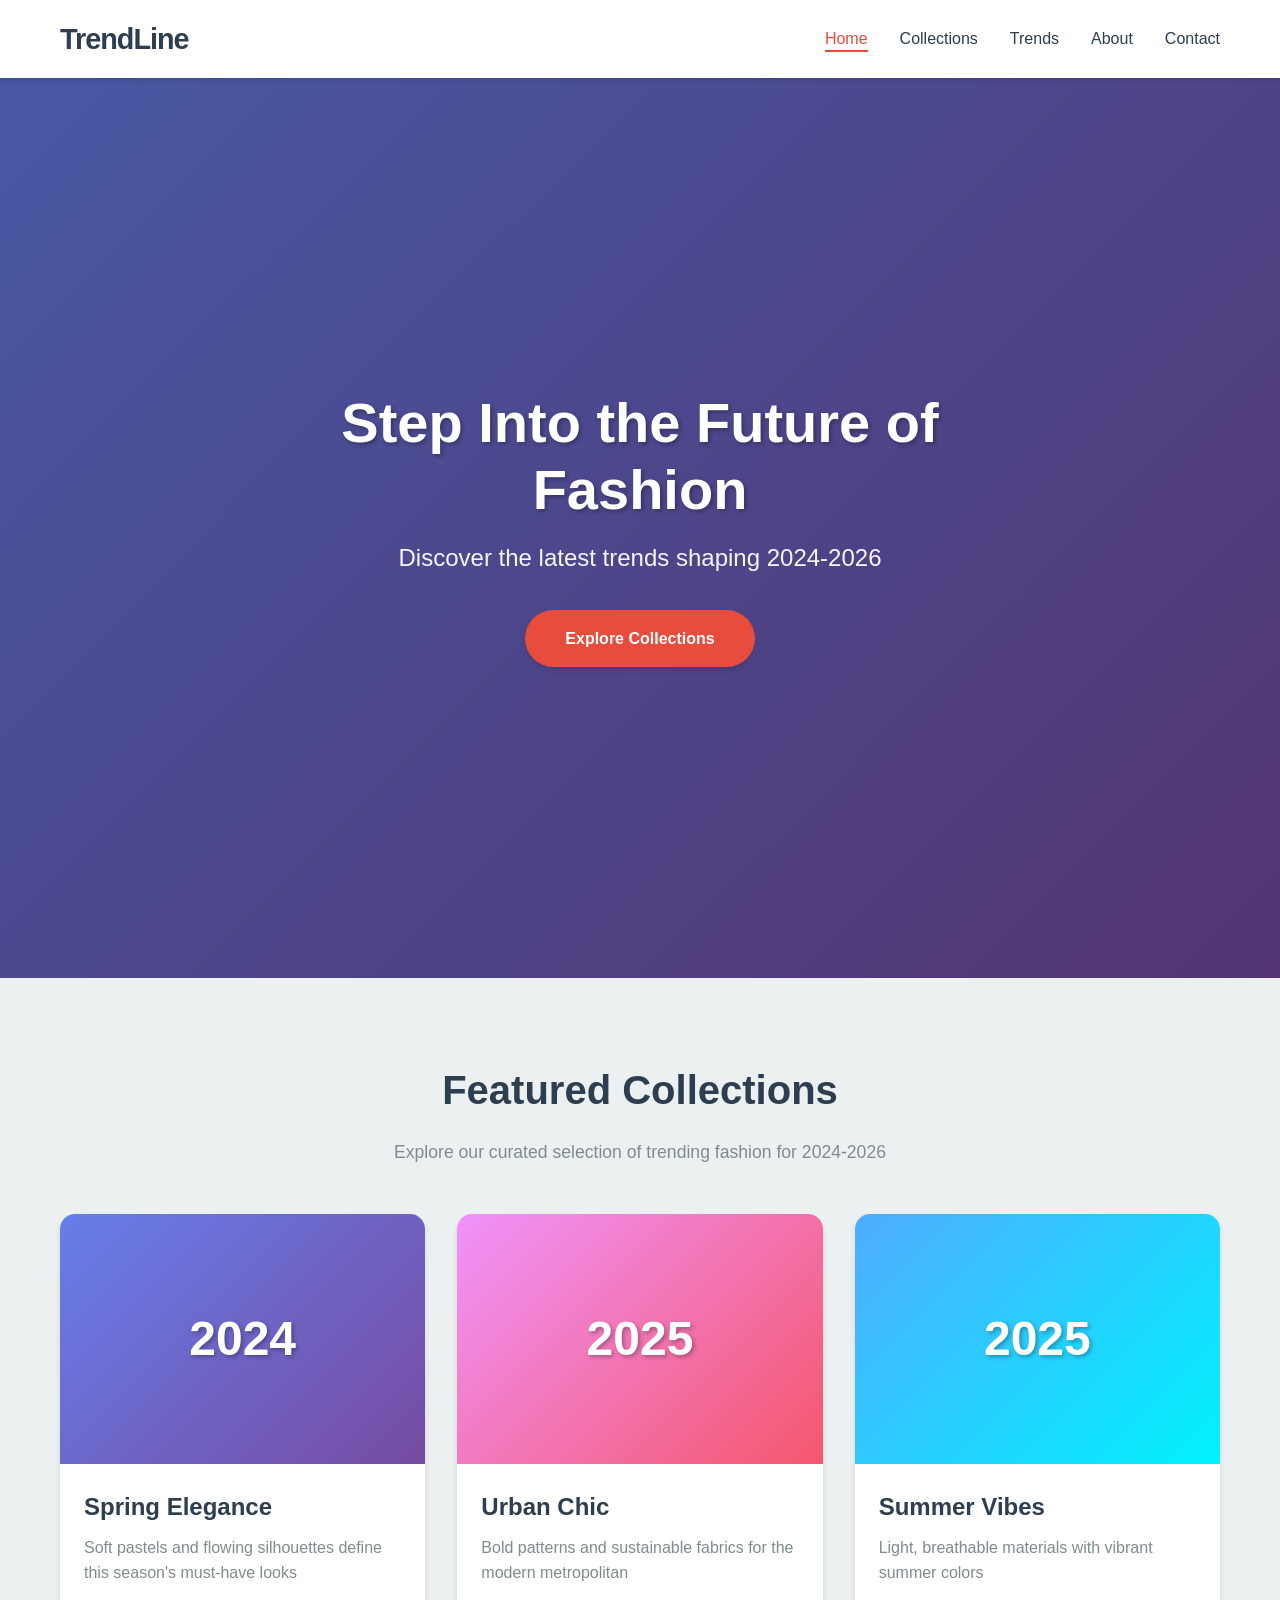
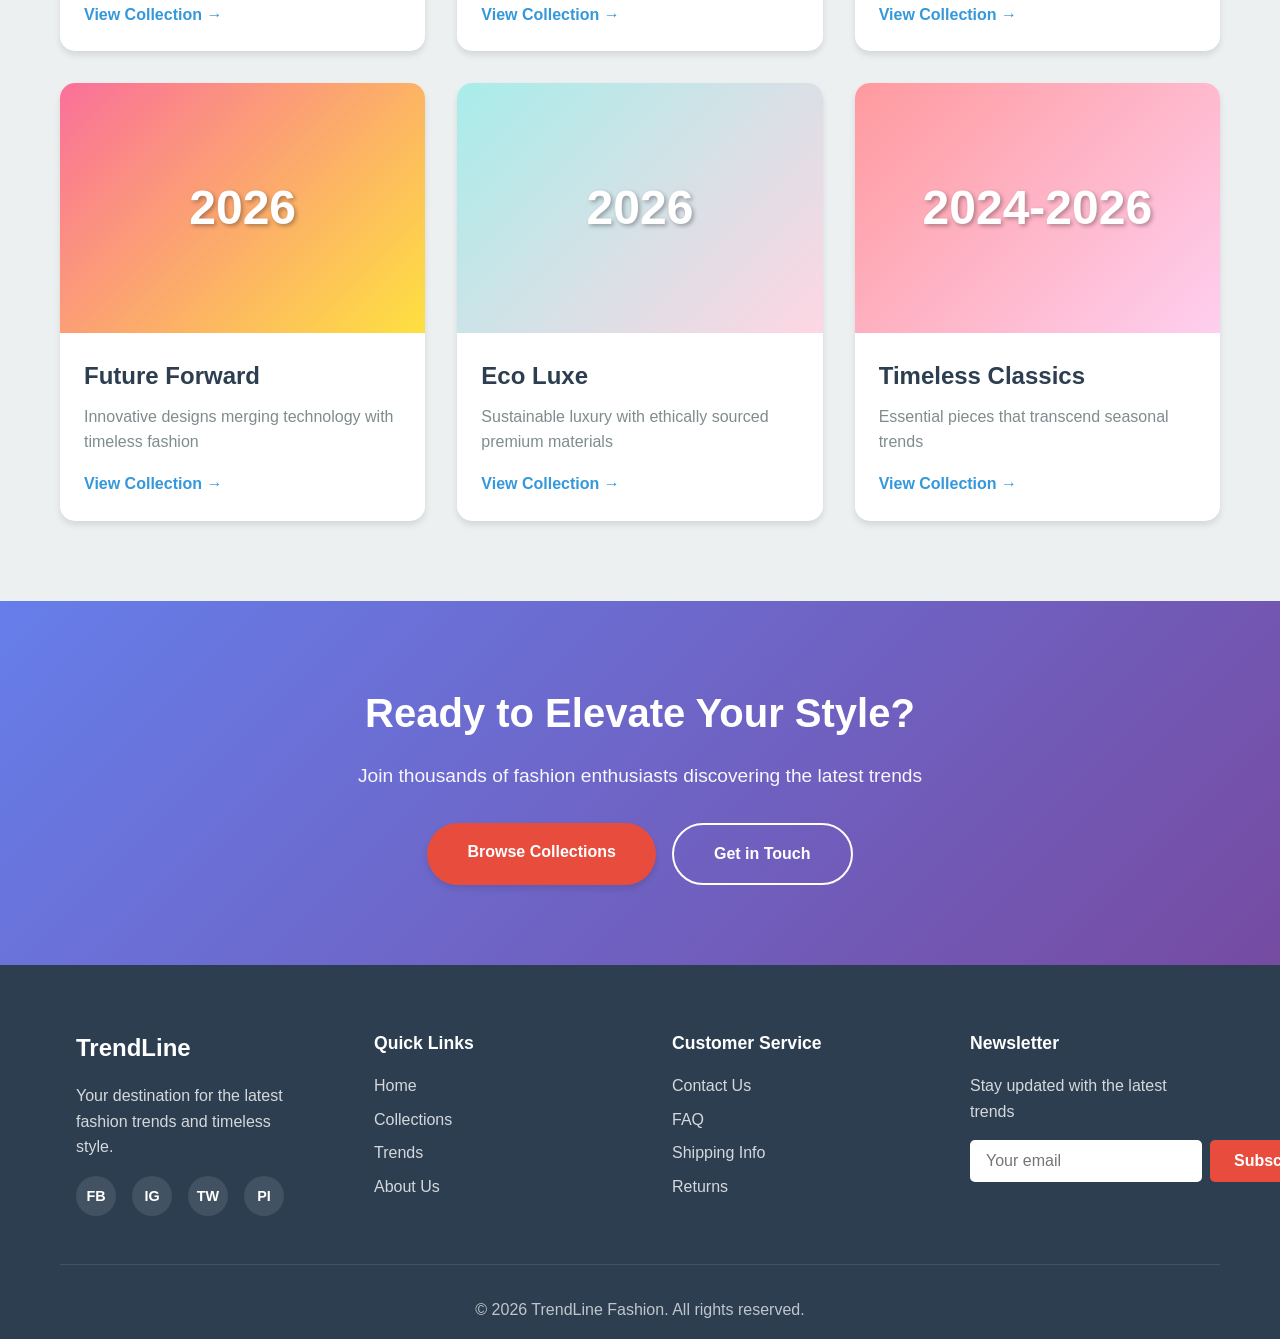
==== index.html @ a2426e56 "Add complete home page with HTML, CSS, and JavaScript Co-authored-by: amutsamoses <117763042+amutsam" ====
<!DOCTYPE html>
<html lang="en">
<head>
    <meta charset="UTF-8">
    <meta name="viewport" content="width=device-width, initial-scale=1.0">
    <meta name="description" content="TrendLine Fashion - Discover the latest fashion trends 2024-2026">
    <title>TrendLine Fashion - Home</title>
    <link rel="stylesheet" href="styles.css">
</head>
<body>
    <!-- Header with Navigation -->
    <header class="header">
        <nav class="navbar">
            <div class="container">
                <div class="nav-brand">
                    <h1 class="logo">TrendLine</h1>
                </div>
                <button class="nav-toggle" aria-label="Toggle navigation">
                    <span></span>
                    <span></span>
                    <span></span>
                </button>
                <ul class="nav-menu">
                    <li><a href="#home" class="nav-link active">Home</a></li>
                    <li><a href="#collections" class="nav-link">Collections</a></li>
                    <li><a href="#trends" class="nav-link">Trends</a></li>
                    <li><a href="#about" class="nav-link">About</a></li>
                    <li><a href="#contact" class="nav-link">Contact</a></li>
                </ul>
            </div>
        </nav>
    </header>

    <!-- Hero Section -->
    <section class="hero" id="home">
        <div class="hero-overlay"></div>
        <div class="hero-content">
            <h2 class="hero-title">Step Into the Future of Fashion</h2>
            <p class="hero-subtitle">Discover the latest trends shaping 2024-2026</p>
            <a href="#collections" class="btn btn-primary">Explore Collections</a>
        </div>
    </section>

    <!-- Featured Collections Section -->
    <section class="featured-collections" id="collections">
        <div class="container">
            <div class="section-header">
                <h2 class="section-title">Featured Collections</h2>
                <p class="section-description">Explore our curated selection of trending fashion for 2024-2026</p>
            </div>
            
            <div class="collections-grid">
                <!-- Collection 1 -->
                <div class="collection-card">
                    <div class="collection-image" style="background: linear-gradient(135deg, #667eea 0%, #764ba2 100%);">
                        <div class="collection-year">2024</div>
                    </div>
                    <div class="collection-content">
                        <h3 class="collection-title">Spring Elegance</h3>
                        <p class="collection-description">Soft pastels and flowing silhouettes define this season's must-have looks</p>
                        <a href="#" class="collection-link">View Collection →</a>
                    </div>
                </div>

                <!-- Collection 2 -->
                <div class="collection-card">
                    <div class="collection-image" style="background: linear-gradient(135deg, #f093fb 0%, #f5576c 100%);">
                        <div class="collection-year">2025</div>
                    </div>
                    <div class="collection-content">
                        <h3 class="collection-title">Urban Chic</h3>
                        <p class="collection-description">Bold patterns and sustainable fabrics for the modern metropolitan</p>
                        <a href="#" class="collection-link">View Collection →</a>
                    </div>
                </div>

                <!-- Collection 3 -->
                <div class="collection-card">
                    <div class="collection-image" style="background: linear-gradient(135deg, #4facfe 0%, #00f2fe 100%);">
                        <div class="collection-year">2025</div>
                    </div>
                    <div class="collection-content">
                        <h3 class="collection-title">Summer Vibes</h3>
                        <p class="collection-description">Light, breathable materials with vibrant summer colors</p>
                        <a href="#" class="collection-link">View Collection →</a>
                    </div>
                </div>

                <!-- Collection 4 -->
                <div class="collection-card">
                    <div class="collection-image" style="background: linear-gradient(135deg, #fa709a 0%, #fee140 100%);">
                        <div class="collection-year">2026</div>
                    </div>
                    <div class="collection-content">
                        <h3 class="collection-title">Future Forward</h3>
                        <p class="collection-description">Innovative designs merging technology with timeless fashion</p>
                        <a href="#" class="collection-link">View Collection →</a>
                    </div>
                </div>

                <!-- Collection 5 -->
                <div class="collection-card">
                    <div class="collection-image" style="background: linear-gradient(135deg, #a8edea 0%, #fed6e3 100%);">
                        <div class="collection-year">2026</div>
                    </div>
                    <div class="collection-content">
                        <h3 class="collection-title">Eco Luxe</h3>
                        <p class="collection-description">Sustainable luxury with ethically sourced premium materials</p>
                        <a href="#" class="collection-link">View Collection →</a>
                    </div>
                </div>

                <!-- Collection 6 -->
                <div class="collection-card">
                    <div class="collection-image" style="background: linear-gradient(135deg, #ff9a9e 0%, #fecfef 100%);">
                        <div class="collection-year">2024-2026</div>
                    </div>
                    <div class="collection-content">
                        <h3 class="collection-title">Timeless Classics</h3>
                        <p class="collection-description">Essential pieces that transcend seasonal trends</p>
                        <a href="#" class="collection-link">View Collection →</a>
                    </div>
                </div>
            </div>
        </div>
    </section>

    <!-- Call to Action Section -->
    <section class="cta-section">
        <div class="container">
            <div class="cta-content">
                <h2 class="cta-title">Ready to Elevate Your Style?</h2>
                <p class="cta-description">Join thousands of fashion enthusiasts discovering the latest trends</p>
                <div class="cta-buttons">
                    <a href="#collections" class="btn btn-primary">Browse Collections</a>
                    <a href="#contact" class="btn btn-secondary">Get in Touch</a>
                </div>
            </div>
        </div>
    </section>

    <!-- Footer -->
    <footer class="footer">
        <div class="container">
            <div class="footer-grid">
                <div class="footer-column">
                    <h3 class="footer-title">TrendLine</h3>
                    <p class="footer-description">Your destination for the latest fashion trends and timeless style.</p>
                    <div class="social-links">
                        <a href="#" class="social-link" aria-label="Facebook">FB</a>
                        <a href="#" class="social-link" aria-label="Instagram">IG</a>
                        <a href="#" class="social-link" aria-label="Twitter">TW</a>
                        <a href="#" class="social-link" aria-label="Pinterest">PI</a>
                    </div>
                </div>

                <div class="footer-column">
                    <h4 class="footer-heading">Quick Links</h4>
                    <ul class="footer-links">
                        <li><a href="#home">Home</a></li>
                        <li><a href="#collections">Collections</a></li>
                        <li><a href="#trends">Trends</a></li>
                        <li><a href="#about">About Us</a></li>
                    </ul>
                </div>

                <div class="footer-column">
                    <h4 class="footer-heading">Customer Service</h4>
                    <ul class="footer-links">
                        <li><a href="#contact">Contact Us</a></li>
                        <li><a href="#faq">FAQ</a></li>
                        <li><a href="#shipping">Shipping Info</a></li>
                        <li><a href="#returns">Returns</a></li>
                    </ul>
                </div>

                <div class="footer-column">
                    <h4 class="footer-heading">Newsletter</h4>
                    <p class="footer-newsletter-text">Stay updated with the latest trends</p>
                    <form class="newsletter-form">
                        <input type="email" placeholder="Your email" class="newsletter-input" required>
                        <button type="submit" class="btn btn-newsletter">Subscribe</button>
                    </form>
                </div>
            </div>

            <div class="footer-bottom">
                <p>&copy; 2024 TrendLine Fashion. All rights reserved.</p>
            </div>
        </div>
    </footer>

    <script src="script.js"></script>
</body>
</html>
---- styles.css ----
/* Reset and Base Styles */
* {
    margin: 0;
    padding: 0;
    box-sizing: border-box;
}

:root {
    --primary-color: #2c3e50;
    --secondary-color: #e74c3c;
    --accent-color: #3498db;
    --text-dark: #2c3e50;
    --text-light: #7f8c8d;
    --bg-light: #ecf0f1;
    --white: #ffffff;
    --gradient-1: linear-gradient(135deg, #667eea 0%, #764ba2 100%);
    --gradient-2: linear-gradient(135deg, #f093fb 0%, #f5576c 100%);
    --shadow-sm: 0 2px 4px rgba(0, 0, 0, 0.1);
    --shadow-md: 0 4px 6px rgba(0, 0, 0, 0.1);
    --shadow-lg: 0 10px 25px rgba(0, 0, 0, 0.15);
    --transition: all 0.3s ease;
}

body {
    font-family: 'Segoe UI', Tahoma, Geneva, Verdana, sans-serif;
    line-height: 1.6;
    color: var(--text-dark);
    overflow-x: hidden;
}

.container {
    max-width: 1200px;
    margin: 0 auto;
    padding: 0 20px;
}

/* Header and Navigation */
.header {
    background: var(--white);
    box-shadow: var(--shadow-sm);
    position: sticky;
    top: 0;
    z-index: 1000;
    transition: var(--transition);
}

.navbar {
    padding: 1rem 0;
}

.navbar .container {
    display: flex;
    justify-content: space-between;
    align-items: center;
}

.nav-brand .logo {
    font-size: 1.8rem;
    font-weight: 700;
    color: var(--primary-color);
    letter-spacing: -1px;
}

.nav-menu {
    display: flex;
    list-style: none;
    gap: 2rem;
    align-items: center;
}

.nav-link {
    text-decoration: none;
    color: var(--text-dark);
    font-weight: 500;
    transition: var(--transition);
    position: relative;
}

.nav-link::after {
    content: '';
    position: absolute;
    bottom: -5px;
    left: 0;
    width: 0;
    height: 2px;
    background: var(--secondary-color);
    transition: var(--transition);
}

.nav-link:hover::after,
.nav-link.active::after {
    width: 100%;
}

.nav-link:hover,
.nav-link.active {
    color: var(--secondary-color);
}

.nav-toggle {
    display: none;
    flex-direction: column;
    background: none;
    border: none;
    cursor: pointer;
    padding: 0.5rem;
}

.nav-toggle span {
    width: 25px;
    height: 3px;
    background: var(--primary-color);
    margin: 3px 0;
    transition: var(--transition);
    border-radius: 3px;
}

/* Hero Section */
.hero {
    position: relative;
    height: 100vh;
    min-height: 600px;
    display: flex;
    align-items: center;
    justify-content: center;
    background: linear-gradient(135deg, #667eea 0%, #764ba2 50%, #f093fb 100%);
    background-size: 200% 200%;
    animation: gradientShift 15s ease infinite;
    overflow: hidden;
}

@keyframes gradientShift {
    0% { background-position: 0% 50%; }
    50% { background-position: 100% 50%; }
    100% { background-position: 0% 50%; }
}

.hero-overlay {
    position: absolute;
    top: 0;
    left: 0;
    width: 100%;
    height: 100%;
    background: rgba(0, 0, 0, 0.3);
}

.hero-content {
    position: relative;
    z-index: 1;
    text-align: center;
    color: var(--white);
    max-width: 800px;
    padding: 2rem;
    animation: fadeInUp 1s ease;
}

@keyframes fadeInUp {
    from {
        opacity: 0;
        transform: translateY(30px);
    }
    to {
        opacity: 1;
        transform: translateY(0);
    }
}

.hero-title {
    font-size: 3.5rem;
    font-weight: 700;
    margin-bottom: 1rem;
    line-height: 1.2;
    text-shadow: 2px 2px 4px rgba(0, 0, 0, 0.3);
}

.hero-subtitle {
    font-size: 1.5rem;
    margin-bottom: 2rem;
    opacity: 0.95;
}

/* Buttons */
.btn {
    display: inline-block;
    padding: 1rem 2.5rem;
    text-decoration: none;
    border-radius: 50px;
    font-weight: 600;
    transition: var(--transition);
    border: none;
    cursor: pointer;
    font-size: 1rem;
}

.btn-primary {
    background: var(--secondary-color);
    color: var(--white);
    box-shadow: var(--shadow-md);
}

.btn-primary:hover {
    background: #c0392b;
    transform: translateY(-2px);
    box-shadow: var(--shadow-lg);
}

.btn-secondary {
    background: transparent;
    color: var(--white);
    border: 2px solid var(--white);
}

.btn-secondary:hover {
    background: var(--white);
    color: var(--primary-color);
    transform: translateY(-2px);
}

.btn-newsletter {
    background: var(--secondary-color);
    color: var(--white);
    padding: 0.75rem 1.5rem;
    border-radius: 5px;
}

.btn-newsletter:hover {
    background: #c0392b;
}

/* Featured Collections Section */
.featured-collections {
    padding: 5rem 0;
    background: var(--bg-light);
}

.section-header {
    text-align: center;
    margin-bottom: 3rem;
}

.section-title {
    font-size: 2.5rem;
    color: var(--primary-color);
    margin-bottom: 1rem;
}

.section-description {
    font-size: 1.1rem;
    color: var(--text-light);
    max-width: 600px;
    margin: 0 auto;
}

.collections-grid {
    display: grid;
    grid-template-columns: repeat(auto-fit, minmax(300px, 1fr));
    gap: 2rem;
    margin-top: 2rem;
}

.collection-card {
    background: var(--white);
    border-radius: 15px;
    overflow: hidden;
    box-shadow: var(--shadow-md);
    transition: var(--transition);
    cursor: pointer;
}

.collection-card:hover {
    transform: translateY(-10px);
    box-shadow: var(--shadow-lg);
}

.collection-image {
    height: 250px;
    display: flex;
    align-items: center;
    justify-content: center;
    position: relative;
}

.collection-year {
    font-size: 3rem;
    font-weight: 700;
    color: var(--white);
    text-shadow: 2px 2px 4px rgba(0, 0, 0, 0.3);
}

.collection-content {
    padding: 1.5rem;
}

.collection-title {
    font-size: 1.5rem;
    color: var(--primary-color);
    margin-bottom: 0.5rem;
}

.collection-description {
    color: var(--text-light);
    margin-bottom: 1rem;
    line-height: 1.6;
}

.collection-link {
    color: var(--accent-color);
    text-decoration: none;
    font-weight: 600;
    transition: var(--transition);
}

.collection-link:hover {
    color: var(--secondary-color);
    margin-left: 5px;
}

/* Call to Action Section */
.cta-section {
    background: var(--gradient-1);
    padding: 5rem 0;
    text-align: center;
}

.cta-content {
    max-width: 700px;
    margin: 0 auto;
}

.cta-title {
    font-size: 2.5rem;
    color: var(--white);
    margin-bottom: 1rem;
}

.cta-description {
    font-size: 1.2rem;
    color: var(--white);
    opacity: 0.95;
    margin-bottom: 2rem;
}

.cta-buttons {
    display: flex;
    gap: 1rem;
    justify-content: center;
    flex-wrap: wrap;
}

/* Footer */
.footer {
    background: var(--primary-color);
    color: var(--white);
    padding: 3rem 0 1rem;
}

.footer-grid {
    display: grid;
    grid-template-columns: repeat(auto-fit, minmax(250px, 1fr));
    gap: 2rem;
    margin-bottom: 2rem;
}

.footer-column {
    padding: 1rem;
}

.footer-title {
    font-size: 1.5rem;
    margin-bottom: 1rem;
}

.footer-description {
    color: rgba(255, 255, 255, 0.8);
    margin-bottom: 1rem;
    line-height: 1.6;
}

.footer-heading {
    font-size: 1.1rem;
    margin-bottom: 1rem;
    color: var(--white);
}

.footer-links {
    list-style: none;
}

.footer-links li {
    margin-bottom: 0.5rem;
}

.footer-links a {
    color: rgba(255, 255, 255, 0.8);
    text-decoration: none;
    transition: var(--transition);
}

.footer-links a:hover {
    color: var(--white);
    padding-left: 5px;
}

.social-links {
    display: flex;
    gap: 1rem;
    margin-top: 1rem;
}

.social-link {
    width: 40px;
    height: 40px;
    display: flex;
    align-items: center;
    justify-content: center;
    background: rgba(255, 255, 255, 0.1);
    border-radius: 50%;
    text-decoration: none;
    color: var(--white);
    transition: var(--transition);
    font-size: 0.9rem;
    font-weight: 600;
}

.social-link:hover {
    background: var(--secondary-color);
    transform: translateY(-3px);
}

.footer-newsletter-text {
    color: rgba(255, 255, 255, 0.8);
    margin-bottom: 1rem;
}

.newsletter-form {
    display: flex;
    gap: 0.5rem;
}

.newsletter-input {
    flex: 1;
    padding: 0.75rem 1rem;
    border: none;
    border-radius: 5px;
    font-size: 1rem;
}

.footer-bottom {
    text-align: center;
    padding-top: 2rem;
    border-top: 1px solid rgba(255, 255, 255, 0.1);
    color: rgba(255, 255, 255, 0.7);
}

/* Responsive Design */
@media (max-width: 768px) {
    .nav-menu {
        position: fixed;
        left: -100%;
        top: 70px;
        flex-direction: column;
        background: var(--white);
        width: 100%;
        text-align: center;
        transition: var(--transition);
        box-shadow: var(--shadow-lg);
        padding: 2rem 0;
        gap: 1rem;
    }

    .nav-menu.active {
        left: 0;
    }

    .nav-toggle {
        display: flex;
    }

    .nav-toggle.active span:nth-child(1) {
        transform: rotate(-45deg) translate(-5px, 6px);
    }

    .nav-toggle.active span:nth-child(2) {
        opacity: 0;
    }

    .nav-toggle.active span:nth-child(3) {
        transform: rotate(45deg) translate(-5px, -6px);
    }

    .hero-title {
        font-size: 2.5rem;
    }

    .hero-subtitle {
        font-size: 1.2rem;
    }

    .section-title {
        font-size: 2rem;
    }

    .collections-grid {
        grid-template-columns: 1fr;
    }

    .cta-title {
        font-size: 2rem;
    }

    .cta-buttons {
        flex-direction: column;
        align-items: center;
    }

    .btn {
        width: 100%;
        max-width: 300px;
    }

    .footer-grid {
        grid-template-columns: 1fr;
    }

    .newsletter-form {
        flex-direction: column;
    }
}

@media (max-width: 480px) {
    .hero-title {
        font-size: 2rem;
    }

    .hero-subtitle {
        font-size: 1rem;
    }

    .section-title {
        font-size: 1.75rem;
    }

    .nav-brand .logo {
        font-size: 1.5rem;
    }
}

/* Smooth Scrolling */
html {
    scroll-behavior: smooth;
}

/* Animations for cards */
@keyframes slideInUp {
    from {
        opacity: 0;
        transform: translateY(30px);
    }
    to {
        opacity: 1;
        transform: translateY(0);
    }
}

.collection-card {
    animation: slideInUp 0.6s ease forwards;
}

.collection-card:nth-child(1) { animation-delay: 0.1s; }
.collection-card:nth-child(2) { animation-delay: 0.2s; }
.collection-card:nth-child(3) { animation-delay: 0.3s; }
.collection-card:nth-child(4) { animation-delay: 0.4s; }
.collection-card:nth-child(5) { animation-delay: 0.5s; }
.collection-card:nth-child(6) { animation-delay: 0.6s; }
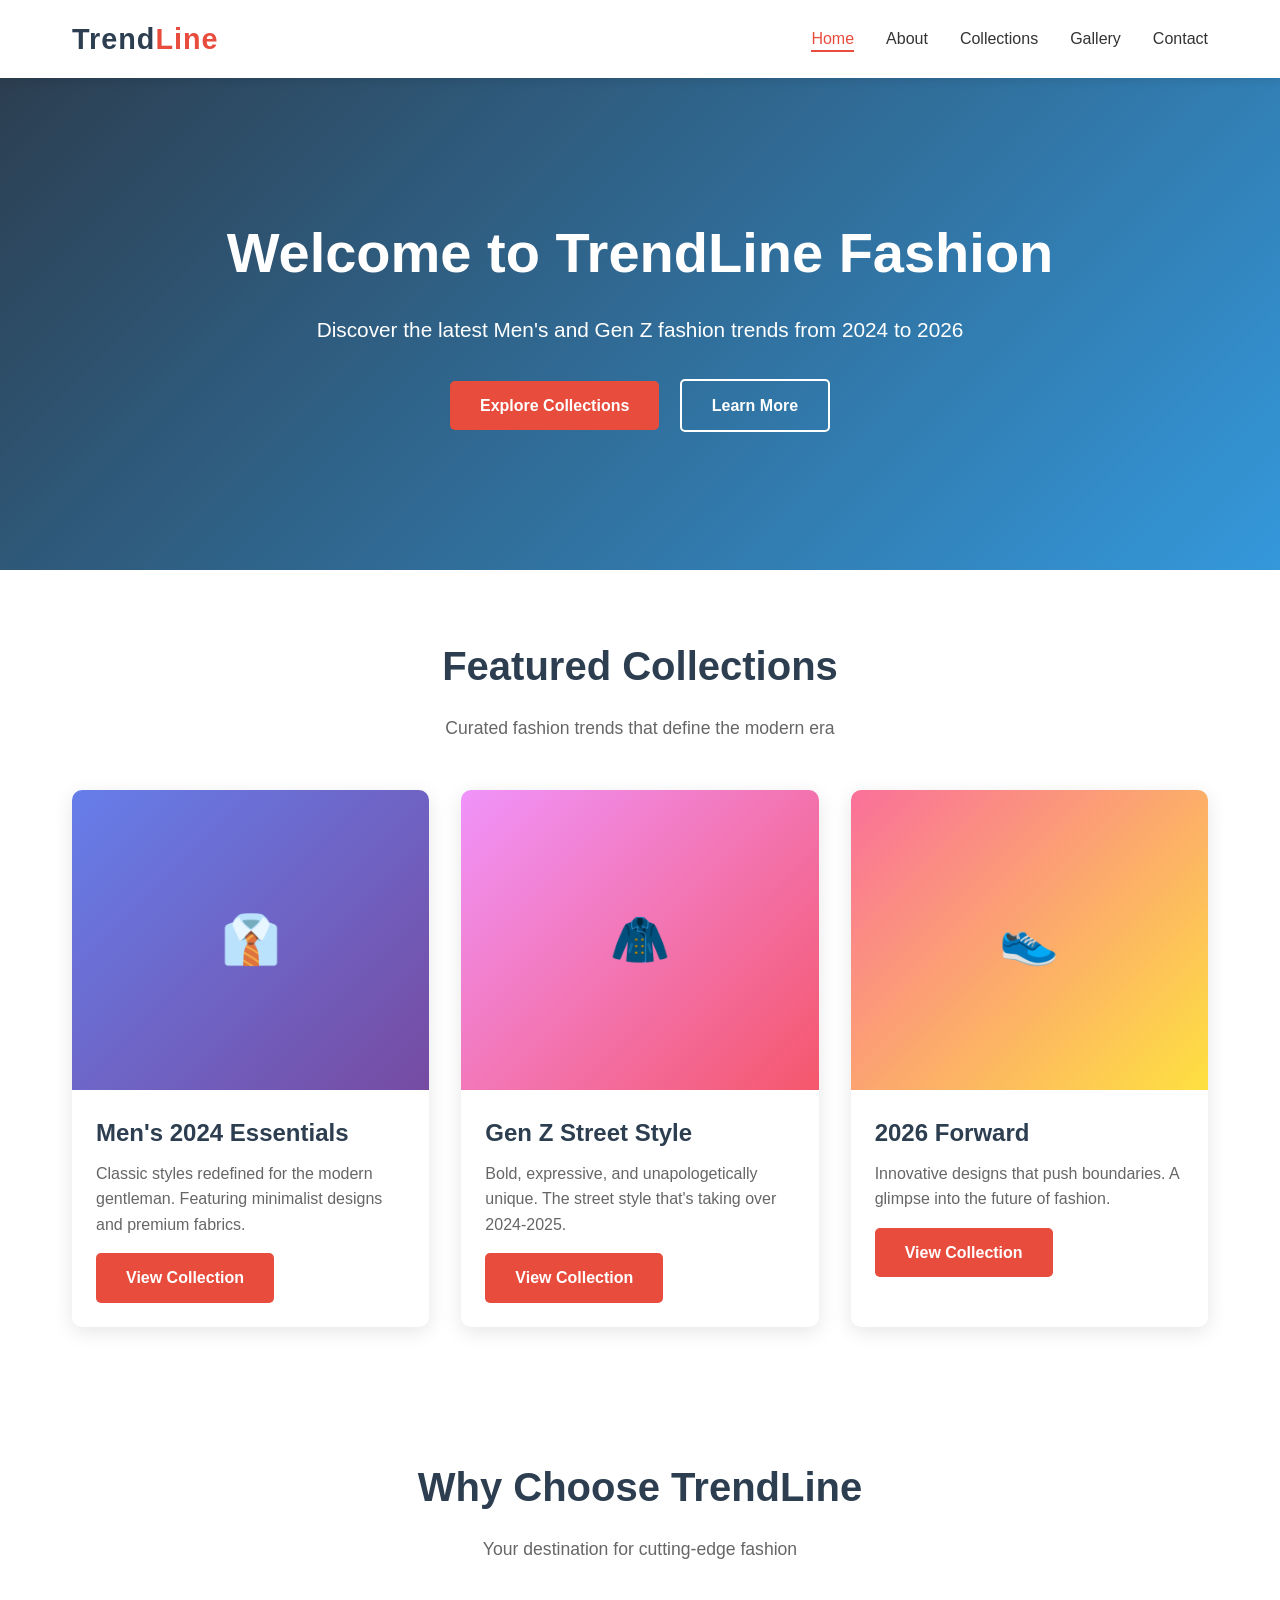
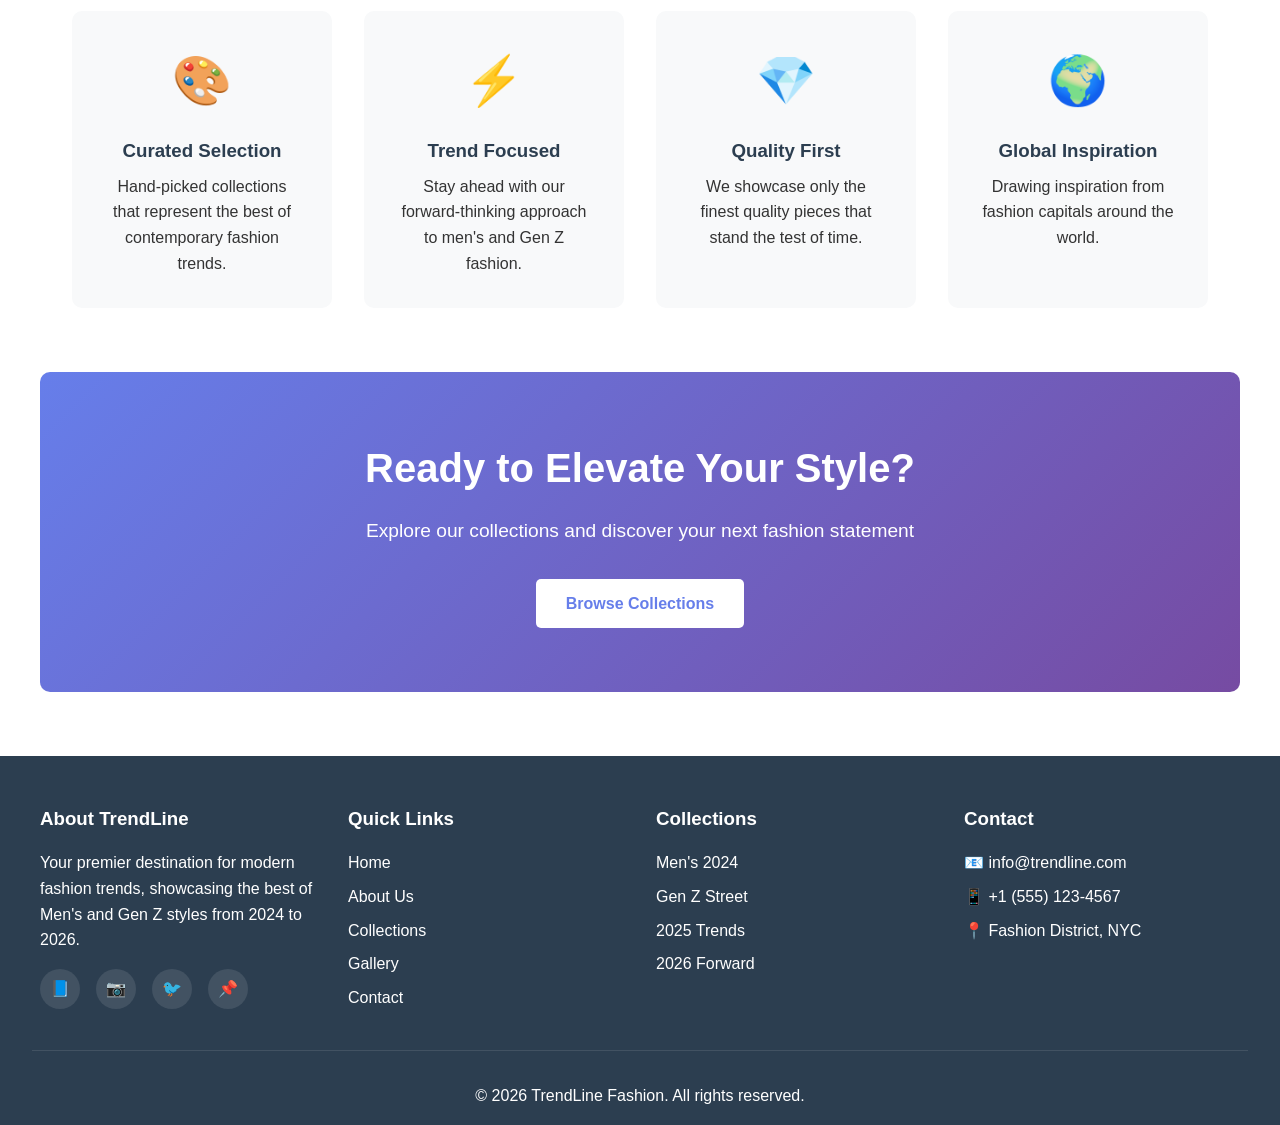
==== commit f94f1ac3: "Add complete TrendLine Fashion website structure with all pages Co-authored-by: amutsamoses <1177630" ====
--- a/index.html
+++ b/index.html
@@ -3,193 +3,165 @@
 <head>
     <meta charset="UTF-8">
     <meta name="viewport" content="width=device-width, initial-scale=1.0">
-    <meta name="description" content="TrendLine Fashion - Discover the latest fashion trends 2024-2026">
+    <meta name="description" content="TrendLine Fashion - Modern fashion showcase featuring Men's and Gen Z trends from 2024 to 2026">
+    <meta name="keywords" content="fashion, trends, men's fashion, Gen Z, 2024, 2025, 2026, clothing">
     <title>TrendLine Fashion - Home</title>
-    <link rel="stylesheet" href="styles.css">
+    <link rel="stylesheet" href="css/styles.css">
 </head>
 <body>
-    <!-- Header with Navigation -->
-    <header class="header">
+    <!-- Navigation -->
+    <header>
         <nav class="navbar">
-            <div class="container">
-                <div class="nav-brand">
-                    <h1 class="logo">TrendLine</h1>
-                </div>
-                <button class="nav-toggle" aria-label="Toggle navigation">
-                    <span></span>
-                    <span></span>
-                    <span></span>
-                </button>
-                <ul class="nav-menu">
-                    <li><a href="#home" class="nav-link active">Home</a></li>
-                    <li><a href="#collections" class="nav-link">Collections</a></li>
-                    <li><a href="#trends" class="nav-link">Trends</a></li>
-                    <li><a href="#about" class="nav-link">About</a></li>
-                    <li><a href="#contact" class="nav-link">Contact</a></li>
-                </ul>
+            <a href="index.html" class="logo">Trend<span>Line</span></a>
+            <ul class="nav-links">
+                <li><a href="index.html">Home</a></li>
+                <li><a href="about.html">About</a></li>
+                <li><a href="collections.html">Collections</a></li>
+                <li><a href="gallery.html">Gallery</a></li>
+                <li><a href="contact.html">Contact</a></li>
+            </ul>
+            <div class="menu-toggle">
+                <span></span>
+                <span></span>
+                <span></span>
             </div>
         </nav>
     </header>
 
     <!-- Hero Section -->
-    <section class="hero" id="home">
-        <div class="hero-overlay"></div>
+    <section class="hero">
         <div class="hero-content">
-            <h2 class="hero-title">Step Into the Future of Fashion</h2>
-            <p class="hero-subtitle">Discover the latest trends shaping 2024-2026</p>
-            <a href="#collections" class="btn btn-primary">Explore Collections</a>
+            <h1>Welcome to TrendLine Fashion</h1>
+            <p>Discover the latest Men's and Gen Z fashion trends from 2024 to 2026</p>
+            <a href="collections.html" class="btn">Explore Collections</a>
+            <a href="about.html" class="btn btn-secondary">Learn More</a>
         </div>
     </section>
 
-    <!-- Featured Collections Section -->
-    <section class="featured-collections" id="collections">
-        <div class="container">
-            <div class="section-header">
-                <h2 class="section-title">Featured Collections</h2>
-                <p class="section-description">Explore our curated selection of trending fashion for 2024-2026</p>
+    <!-- Featured Collections -->
+    <section class="container">
+        <h2 class="section-title">Featured Collections</h2>
+        <p class="section-subtitle">Curated fashion trends that define the modern era</p>
+        
+        <div class="collections-grid">
+            <div class="collection-card">
+                <div class="collection-image">👔</div>
+                <div class="collection-content">
+                    <h3>Men's 2024 Essentials</h3>
+                    <p>Classic styles redefined for the modern gentleman. Featuring minimalist designs and premium fabrics.</p>
+                    <a href="collections.html" class="btn">View Collection</a>
+                </div>
             </div>
-            
-            <div class="collections-grid">
-                <!-- Collection 1 -->
-                <div class="collection-card">
-                    <div class="collection-image" style="background: linear-gradient(135deg, #667eea 0%, #764ba2 100%);">
-                        <div class="collection-year">2024</div>
-                    </div>
-                    <div class="collection-content">
-                        <h3 class="collection-title">Spring Elegance</h3>
-                        <p class="collection-description">Soft pastels and flowing silhouettes define this season's must-have looks</p>
-                        <a href="#" class="collection-link">View Collection →</a>
-                    </div>
+
+            <div class="collection-card">
+                <div class="collection-image" style="background: linear-gradient(135deg, #f093fb 0%, #f5576c 100%);">🧥</div>
+                <div class="collection-content">
+                    <h3>Gen Z Street Style</h3>
+                    <p>Bold, expressive, and unapologetically unique. The street style that's taking over 2024-2025.</p>
+                    <a href="collections.html" class="btn">View Collection</a>
                 </div>
+            </div>
 
-                <!-- Collection 2 -->
-                <div class="collection-card">
-                    <div class="collection-image" style="background: linear-gradient(135deg, #f093fb 0%, #f5576c 100%);">
-                        <div class="collection-year">2025</div>
-                    </div>
-                    <div class="collection-content">
-                        <h3 class="collection-title">Urban Chic</h3>
-                        <p class="collection-description">Bold patterns and sustainable fabrics for the modern metropolitan</p>
-                        <a href="#" class="collection-link">View Collection →</a>
-                    </div>
-                </div>
-
-                <!-- Collection 3 -->
-                <div class="collection-card">
-                    <div class="collection-image" style="background: linear-gradient(135deg, #4facfe 0%, #00f2fe 100%);">
-                        <div class="collection-year">2025</div>
-                    </div>
-                    <div class="collection-content">
-                        <h3 class="collection-title">Summer Vibes</h3>
-                        <p class="collection-description">Light, breathable materials with vibrant summer colors</p>
-                        <a href="#" class="collection-link">View Collection →</a>
-                    </div>
-                </div>
-
-                <!-- Collection 4 -->
-                <div class="collection-card">
-                    <div class="collection-image" style="background: linear-gradient(135deg, #fa709a 0%, #fee140 100%);">
-                        <div class="collection-year">2026</div>
-                    </div>
-                    <div class="collection-content">
-                        <h3 class="collection-title">Future Forward</h3>
-                        <p class="collection-description">Innovative designs merging technology with timeless fashion</p>
-                        <a href="#" class="collection-link">View Collection →</a>
-                    </div>
-                </div>
-
-                <!-- Collection 5 -->
-                <div class="collection-card">
-                    <div class="collection-image" style="background: linear-gradient(135deg, #a8edea 0%, #fed6e3 100%);">
-                        <div class="collection-year">2026</div>
-                    </div>
-                    <div class="collection-content">
-                        <h3 class="collection-title">Eco Luxe</h3>
-                        <p class="collection-description">Sustainable luxury with ethically sourced premium materials</p>
-                        <a href="#" class="collection-link">View Collection →</a>
-                    </div>
-                </div>
-
-                <!-- Collection 6 -->
-                <div class="collection-card">
-                    <div class="collection-image" style="background: linear-gradient(135deg, #ff9a9e 0%, #fecfef 100%);">
-                        <div class="collection-year">2024-2026</div>
-                    </div>
-                    <div class="collection-content">
-                        <h3 class="collection-title">Timeless Classics</h3>
-                        <p class="collection-description">Essential pieces that transcend seasonal trends</p>
-                        <a href="#" class="collection-link">View Collection →</a>
-                    </div>
+            <div class="collection-card">
+                <div class="collection-image" style="background: linear-gradient(135deg, #fa709a 0%, #fee140 100%);">👟</div>
+                <div class="collection-content">
+                    <h3>2026 Forward</h3>
+                    <p>Innovative designs that push boundaries. A glimpse into the future of fashion.</p>
+                    <a href="collections.html" class="btn">View Collection</a>
                 </div>
             </div>
         </div>
     </section>
 
-    <!-- Call to Action Section -->
-    <section class="cta-section">
-        <div class="container">
-            <div class="cta-content">
-                <h2 class="cta-title">Ready to Elevate Your Style?</h2>
-                <p class="cta-description">Join thousands of fashion enthusiasts discovering the latest trends</p>
-                <div class="cta-buttons">
-                    <a href="#collections" class="btn btn-primary">Browse Collections</a>
-                    <a href="#contact" class="btn btn-secondary">Get in Touch</a>
-                </div>
+    <!-- Why Choose Us -->
+    <section class="container">
+        <h2 class="section-title">Why Choose TrendLine</h2>
+        <p class="section-subtitle">Your destination for cutting-edge fashion</p>
+        
+        <div class="features">
+            <div class="feature-box">
+                <div class="feature-icon">🎨</div>
+                <h3>Curated Selection</h3>
+                <p>Hand-picked collections that represent the best of contemporary fashion trends.</p>
+            </div>
+
+            <div class="feature-box">
+                <div class="feature-icon">⚡</div>
+                <h3>Trend Focused</h3>
+                <p>Stay ahead with our forward-thinking approach to men's and Gen Z fashion.</p>
+            </div>
+
+            <div class="feature-box">
+                <div class="feature-icon">💎</div>
+                <h3>Quality First</h3>
+                <p>We showcase only the finest quality pieces that stand the test of time.</p>
+            </div>
+
+            <div class="feature-box">
+                <div class="feature-icon">🌍</div>
+                <h3>Global Inspiration</h3>
+                <p>Drawing inspiration from fashion capitals around the world.</p>
             </div>
         </div>
     </section>
 
+    <!-- Call to Action -->
+    <section class="container" style="text-align: center; padding: 4rem 2rem; background: linear-gradient(135deg, #667eea 0%, #764ba2 100%); border-radius: 10px; color: white; margin-bottom: 2rem;">
+        <h2 style="font-size: 2.5rem; margin-bottom: 1rem;">Ready to Elevate Your Style?</h2>
+        <p style="font-size: 1.2rem; margin-bottom: 2rem;">Explore our collections and discover your next fashion statement</p>
+        <a href="collections.html" class="btn" style="background: white; color: #667eea;">Browse Collections</a>
+    </section>
+
     <!-- Footer -->
-    <footer class="footer">
-        <div class="container">
-            <div class="footer-grid">
-                <div class="footer-column">
-                    <h3 class="footer-title">TrendLine</h3>
-                    <p class="footer-description">Your destination for the latest fashion trends and timeless style.</p>
-                    <div class="social-links">
-                        <a href="#" class="social-link" aria-label="Facebook">FB</a>
-                        <a href="#" class="social-link" aria-label="Instagram">IG</a>
-                        <a href="#" class="social-link" aria-label="Twitter">TW</a>
-                        <a href="#" class="social-link" aria-label="Pinterest">PI</a>
-                    </div>
-                </div>
-
-                <div class="footer-column">
-                    <h4 class="footer-heading">Quick Links</h4>
-                    <ul class="footer-links">
-                        <li><a href="#home">Home</a></li>
-                        <li><a href="#collections">Collections</a></li>
-                        <li><a href="#trends">Trends</a></li>
-                        <li><a href="#about">About Us</a></li>
-                    </ul>
-                </div>
-
-                <div class="footer-column">
-                    <h4 class="footer-heading">Customer Service</h4>
-                    <ul class="footer-links">
-                        <li><a href="#contact">Contact Us</a></li>
-                        <li><a href="#faq">FAQ</a></li>
-                        <li><a href="#shipping">Shipping Info</a></li>
-                        <li><a href="#returns">Returns</a></li>
-                    </ul>
-                </div>
-
-                <div class="footer-column">
-                    <h4 class="footer-heading">Newsletter</h4>
-                    <p class="footer-newsletter-text">Stay updated with the latest trends</p>
-                    <form class="newsletter-form">
-                        <input type="email" placeholder="Your email" class="newsletter-input" required>
-                        <button type="submit" class="btn btn-newsletter">Subscribe</button>
-                    </form>
+    <footer>
+        <div class="footer-content">
+            <div class="footer-section">
+                <h3>About TrendLine</h3>
+                <p>Your premier destination for modern fashion trends, showcasing the best of Men's and Gen Z styles from 2024 to 2026.</p>
+                <div class="social-links">
+                    <a href="#" aria-label="Facebook">📘</a>
+                    <a href="#" aria-label="Instagram">📷</a>
+                    <a href="#" aria-label="Twitter">🐦</a>
+                    <a href="#" aria-label="Pinterest">📌</a>
                 </div>
             </div>
 
-            <div class="footer-bottom">
-                <p>&copy; 2024 TrendLine Fashion. All rights reserved.</p>
+            <div class="footer-section">
+                <h3>Quick Links</h3>
+                <ul>
+                    <li><a href="index.html">Home</a></li>
+                    <li><a href="about.html">About Us</a></li>
+                    <li><a href="collections.html">Collections</a></li>
+                    <li><a href="gallery.html">Gallery</a></li>
+                    <li><a href="contact.html">Contact</a></li>
+                </ul>
             </div>
+
+            <div class="footer-section">
+                <h3>Collections</h3>
+                <ul>
+                    <li><a href="collections.html">Men's 2024</a></li>
+                    <li><a href="collections.html">Gen Z Street</a></li>
+                    <li><a href="collections.html">2025 Trends</a></li>
+                    <li><a href="collections.html">2026 Forward</a></li>
+                </ul>
+            </div>
+
+            <div class="footer-section">
+                <h3>Contact</h3>
+                <ul>
+                    <li>📧 info@trendline.com</li>
+                    <li>📱 +1 (555) 123-4567</li>
+                    <li>📍 Fashion District, NYC</li>
+                </ul>
+            </div>
+        </div>
+
+        <div class="footer-bottom">
+            <p>&copy; <span id="current-year">2024</span> TrendLine Fashion. All rights reserved.</p>
         </div>
     </footer>
 
-    <script src="script.js"></script>
+    <script src="js/script.js"></script>
 </body>
 </html>
--- a/css/styles.css
+++ b/css/styles.css
@@ -0,0 +1,562 @@
+/* TrendLine Fashion - Main Styles */
+
+/* CSS Reset & Base Styles */
+* {
+    margin: 0;
+    padding: 0;
+    box-sizing: border-box;
+}
+
+:root {
+    --primary-color: #2c3e50;
+    --secondary-color: #e74c3c;
+    --accent-color: #3498db;
+    --text-color: #333;
+    --light-bg: #f8f9fa;
+    --white: #ffffff;
+    --dark: #1a1a1a;
+    --transition: all 0.3s ease;
+}
+
+body {
+    font-family: 'Segoe UI', Tahoma, Geneva, Verdana, sans-serif;
+    line-height: 1.6;
+    color: var(--text-color);
+    overflow-x: hidden;
+}
+
+/* Header & Navigation */
+header {
+    background: var(--white);
+    box-shadow: 0 2px 10px rgba(0, 0, 0, 0.1);
+    position: fixed;
+    width: 100%;
+    top: 0;
+    z-index: 1000;
+    transition: var(--transition);
+}
+
+.navbar {
+    max-width: 1200px;
+    margin: 0 auto;
+    display: flex;
+    justify-content: space-between;
+    align-items: center;
+    padding: 1rem 2rem;
+}
+
+.logo {
+    font-size: 1.8rem;
+    font-weight: bold;
+    color: var(--primary-color);
+    text-decoration: none;
+    letter-spacing: 1px;
+}
+
+.logo span {
+    color: var(--secondary-color);
+}
+
+.nav-links {
+    display: flex;
+    list-style: none;
+    gap: 2rem;
+}
+
+.nav-links a {
+    text-decoration: none;
+    color: var(--text-color);
+    font-weight: 500;
+    transition: var(--transition);
+    position: relative;
+}
+
+.nav-links a::after {
+    content: '';
+    position: absolute;
+    bottom: -5px;
+    left: 0;
+    width: 0;
+    height: 2px;
+    background: var(--secondary-color);
+    transition: var(--transition);
+}
+
+.nav-links a:hover::after,
+.nav-links a.active::after {
+    width: 100%;
+}
+
+.nav-links a:hover,
+.nav-links a.active {
+    color: var(--secondary-color);
+}
+
+/* Mobile Menu Toggle */
+.menu-toggle {
+    display: none;
+    flex-direction: column;
+    cursor: pointer;
+    gap: 5px;
+}
+
+.menu-toggle span {
+    width: 25px;
+    height: 3px;
+    background: var(--primary-color);
+    transition: var(--transition);
+}
+
+/* Hero Section */
+.hero {
+    margin-top: 70px;
+    background: linear-gradient(135deg, var(--primary-color) 0%, var(--accent-color) 100%);
+    color: var(--white);
+    padding: 100px 2rem;
+    text-align: center;
+    min-height: 500px;
+    display: flex;
+    align-items: center;
+    justify-content: center;
+}
+
+.hero-content h1 {
+    font-size: 3.5rem;
+    margin-bottom: 1rem;
+    animation: fadeInUp 1s ease;
+}
+
+.hero-content p {
+    font-size: 1.3rem;
+    margin-bottom: 2rem;
+    animation: fadeInUp 1.2s ease;
+}
+
+.btn {
+    display: inline-block;
+    padding: 12px 30px;
+    background: var(--secondary-color);
+    color: var(--white);
+    text-decoration: none;
+    border-radius: 5px;
+    font-weight: 600;
+    transition: var(--transition);
+    border: none;
+    cursor: pointer;
+    animation: fadeInUp 1.4s ease;
+}
+
+.btn:hover {
+    background: #c0392b;
+    transform: translateY(-2px);
+    box-shadow: 0 5px 15px rgba(231, 76, 60, 0.3);
+}
+
+.btn-secondary {
+    background: transparent;
+    border: 2px solid var(--white);
+    margin-left: 1rem;
+}
+
+.btn-secondary:hover {
+    background: var(--white);
+    color: var(--primary-color);
+}
+
+/* Container */
+.container {
+    max-width: 1200px;
+    margin: 0 auto;
+    padding: 4rem 2rem;
+}
+
+/* Section Titles */
+.section-title {
+    text-align: center;
+    font-size: 2.5rem;
+    margin-bottom: 1rem;
+    color: var(--primary-color);
+}
+
+.section-subtitle {
+    text-align: center;
+    color: #666;
+    margin-bottom: 3rem;
+    font-size: 1.1rem;
+}
+
+/* Featured Collections Grid */
+.collections-grid {
+    display: grid;
+    grid-template-columns: repeat(auto-fit, minmax(300px, 1fr));
+    gap: 2rem;
+    margin-top: 2rem;
+}
+
+.collection-card {
+    background: var(--white);
+    border-radius: 10px;
+    overflow: hidden;
+    box-shadow: 0 5px 20px rgba(0, 0, 0, 0.1);
+    transition: var(--transition);
+    cursor: pointer;
+}
+
+.collection-card:hover {
+    transform: translateY(-10px);
+    box-shadow: 0 10px 30px rgba(0, 0, 0, 0.2);
+}
+
+.collection-image {
+    width: 100%;
+    height: 300px;
+    background: linear-gradient(135deg, #667eea 0%, #764ba2 100%);
+    display: flex;
+    align-items: center;
+    justify-content: center;
+    font-size: 3rem;
+    color: var(--white);
+}
+
+.collection-content {
+    padding: 1.5rem;
+}
+
+.collection-content h3 {
+    font-size: 1.5rem;
+    margin-bottom: 0.5rem;
+    color: var(--primary-color);
+}
+
+.collection-content p {
+    color: #666;
+    margin-bottom: 1rem;
+}
+
+/* Gallery Grid */
+.gallery-grid {
+    display: grid;
+    grid-template-columns: repeat(auto-fill, minmax(250px, 1fr));
+    gap: 1.5rem;
+    margin-top: 2rem;
+}
+
+.gallery-item {
+    position: relative;
+    overflow: hidden;
+    border-radius: 10px;
+    height: 300px;
+    background: linear-gradient(135deg, #667eea 0%, #764ba2 100%);
+    cursor: pointer;
+    transition: var(--transition);
+}
+
+.gallery-item:hover {
+    transform: scale(1.05);
+}
+
+.gallery-overlay {
+    position: absolute;
+    top: 0;
+    left: 0;
+    width: 100%;
+    height: 100%;
+    background: rgba(0, 0, 0, 0.6);
+    display: flex;
+    align-items: center;
+    justify-content: center;
+    opacity: 0;
+    transition: var(--transition);
+}
+
+.gallery-item:hover .gallery-overlay {
+    opacity: 1;
+}
+
+.gallery-overlay span {
+    color: var(--white);
+    font-size: 1.5rem;
+    font-weight: 600;
+}
+
+/* About Section */
+.about-content {
+    display: grid;
+    grid-template-columns: 1fr 1fr;
+    gap: 3rem;
+    align-items: center;
+}
+
+.about-text h2 {
+    font-size: 2.5rem;
+    margin-bottom: 1rem;
+    color: var(--primary-color);
+}
+
+.about-text p {
+    margin-bottom: 1rem;
+    line-height: 1.8;
+    color: #555;
+}
+
+.about-image {
+    width: 100%;
+    height: 400px;
+    background: linear-gradient(135deg, #f093fb 0%, #f5576c 100%);
+    border-radius: 10px;
+    display: flex;
+    align-items: center;
+    justify-content: center;
+    font-size: 5rem;
+    color: var(--white);
+}
+
+/* Features */
+.features {
+    display: grid;
+    grid-template-columns: repeat(auto-fit, minmax(250px, 1fr));
+    gap: 2rem;
+    margin-top: 3rem;
+}
+
+.feature-box {
+    text-align: center;
+    padding: 2rem;
+    background: var(--light-bg);
+    border-radius: 10px;
+    transition: var(--transition);
+}
+
+.feature-box:hover {
+    background: var(--white);
+    box-shadow: 0 5px 20px rgba(0, 0, 0, 0.1);
+}
+
+.feature-icon {
+    font-size: 3rem;
+    margin-bottom: 1rem;
+}
+
+.feature-box h3 {
+    margin-bottom: 0.5rem;
+    color: var(--primary-color);
+}
+
+/* Contact Form */
+.contact-wrapper {
+    display: grid;
+    grid-template-columns: 1fr 1fr;
+    gap: 3rem;
+}
+
+.contact-form {
+    background: var(--white);
+    padding: 2rem;
+    border-radius: 10px;
+    box-shadow: 0 5px 20px rgba(0, 0, 0, 0.1);
+}
+
+.form-group {
+    margin-bottom: 1.5rem;
+}
+
+.form-group label {
+    display: block;
+    margin-bottom: 0.5rem;
+    font-weight: 600;
+    color: var(--primary-color);
+}
+
+.form-group input,
+.form-group textarea {
+    width: 100%;
+    padding: 12px;
+    border: 2px solid #ddd;
+    border-radius: 5px;
+    font-family: inherit;
+    transition: var(--transition);
+}
+
+.form-group input:focus,
+.form-group textarea:focus {
+    outline: none;
+    border-color: var(--accent-color);
+}
+
+.form-group textarea {
+    resize: vertical;
+    min-height: 120px;
+}
+
+.contact-info {
+    display: flex;
+    flex-direction: column;
+    gap: 2rem;
+}
+
+.info-box {
+    padding: 1.5rem;
+    background: var(--light-bg);
+    border-radius: 10px;
+    border-left: 4px solid var(--secondary-color);
+}
+
+.info-box h3 {
+    margin-bottom: 0.5rem;
+    color: var(--primary-color);
+}
+
+.info-box p {
+    color: #666;
+}
+
+/* Footer */
+footer {
+    background: var(--primary-color);
+    color: var(--white);
+    padding: 3rem 2rem 1rem;
+    margin-top: 4rem;
+}
+
+.footer-content {
+    max-width: 1200px;
+    margin: 0 auto;
+    display: grid;
+    grid-template-columns: repeat(auto-fit, minmax(250px, 1fr));
+    gap: 2rem;
+    margin-bottom: 2rem;
+}
+
+.footer-section h3 {
+    margin-bottom: 1rem;
+}
+
+.footer-section ul {
+    list-style: none;
+}
+
+.footer-section ul li {
+    margin-bottom: 0.5rem;
+}
+
+.footer-section a {
+    color: var(--white);
+    text-decoration: none;
+    transition: var(--transition);
+}
+
+.footer-section a:hover {
+    color: var(--secondary-color);
+}
+
+.social-links {
+    display: flex;
+    gap: 1rem;
+    margin-top: 1rem;
+}
+
+.social-links a {
+    display: inline-block;
+    width: 40px;
+    height: 40px;
+    background: rgba(255, 255, 255, 0.1);
+    border-radius: 50%;
+    display: flex;
+    align-items: center;
+    justify-content: center;
+    transition: var(--transition);
+}
+
+.social-links a:hover {
+    background: var(--secondary-color);
+}
+
+.footer-bottom {
+    text-align: center;
+    padding-top: 2rem;
+    border-top: 1px solid rgba(255, 255, 255, 0.1);
+}
+
+/* Animations */
+@keyframes fadeInUp {
+    from {
+        opacity: 0;
+        transform: translateY(30px);
+    }
+    to {
+        opacity: 1;
+        transform: translateY(0);
+    }
+}
+
+/* Responsive Design */
+@media (max-width: 768px) {
+    .menu-toggle {
+        display: flex;
+    }
+
+    .nav-links {
+        position: fixed;
+        left: -100%;
+        top: 70px;
+        flex-direction: column;
+        background: var(--white);
+        width: 100%;
+        text-align: center;
+        transition: var(--transition);
+        box-shadow: 0 10px 27px rgba(0, 0, 0, 0.1);
+        padding: 2rem 0;
+    }
+
+    .nav-links.active {
+        left: 0;
+    }
+
+    .hero-content h1 {
+        font-size: 2.5rem;
+    }
+
+    .hero-content p {
+        font-size: 1.1rem;
+    }
+
+    .btn-secondary {
+        margin-left: 0;
+        margin-top: 1rem;
+    }
+
+    .about-content,
+    .contact-wrapper {
+        grid-template-columns: 1fr;
+    }
+
+    .collections-grid {
+        grid-template-columns: 1fr;
+    }
+
+    .section-title {
+        font-size: 2rem;
+    }
+}
+
+@media (max-width: 480px) {
+    .navbar {
+        padding: 1rem;
+    }
+
+    .hero {
+        padding: 60px 1rem;
+    }
+
+    .hero-content h1 {
+        font-size: 2rem;
+    }
+
+    .container {
+        padding: 2rem 1rem;
+    }
+
+    .gallery-grid {
+        grid-template-columns: 1fr;
+    }
+}
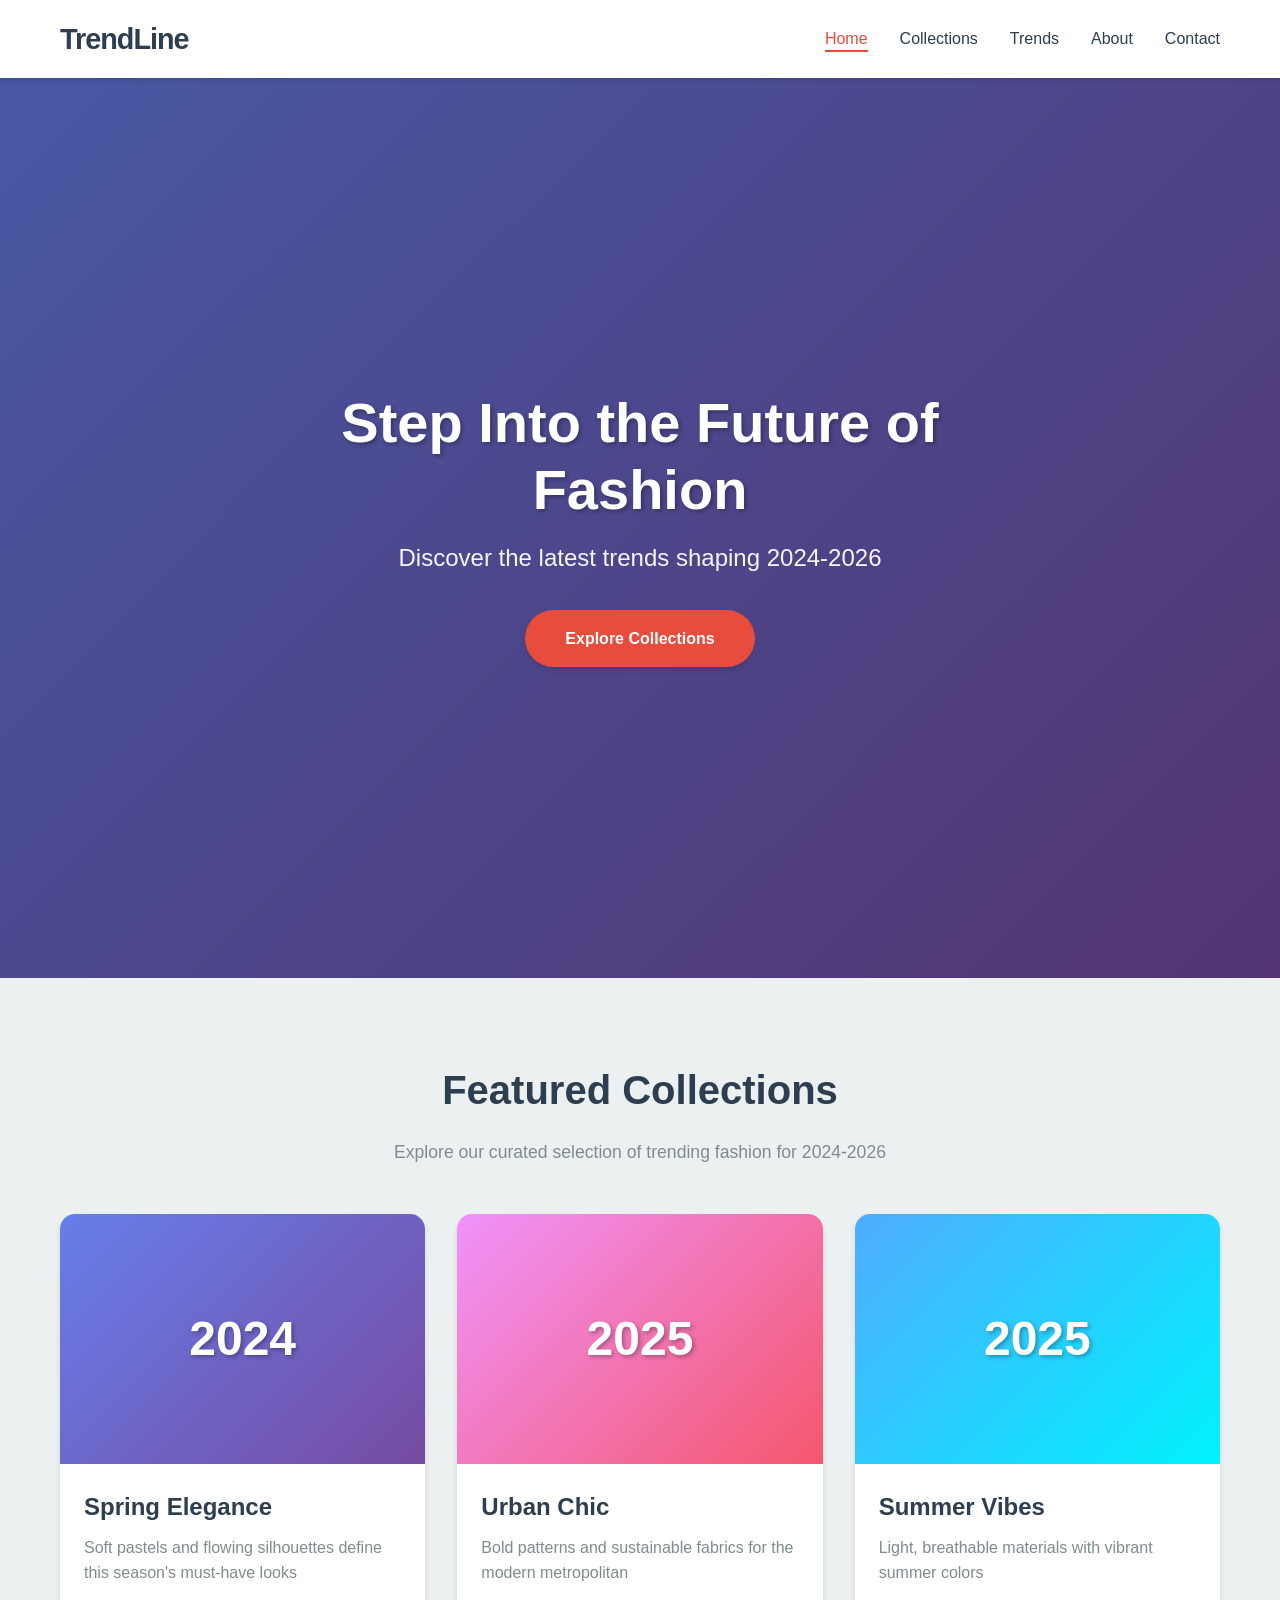
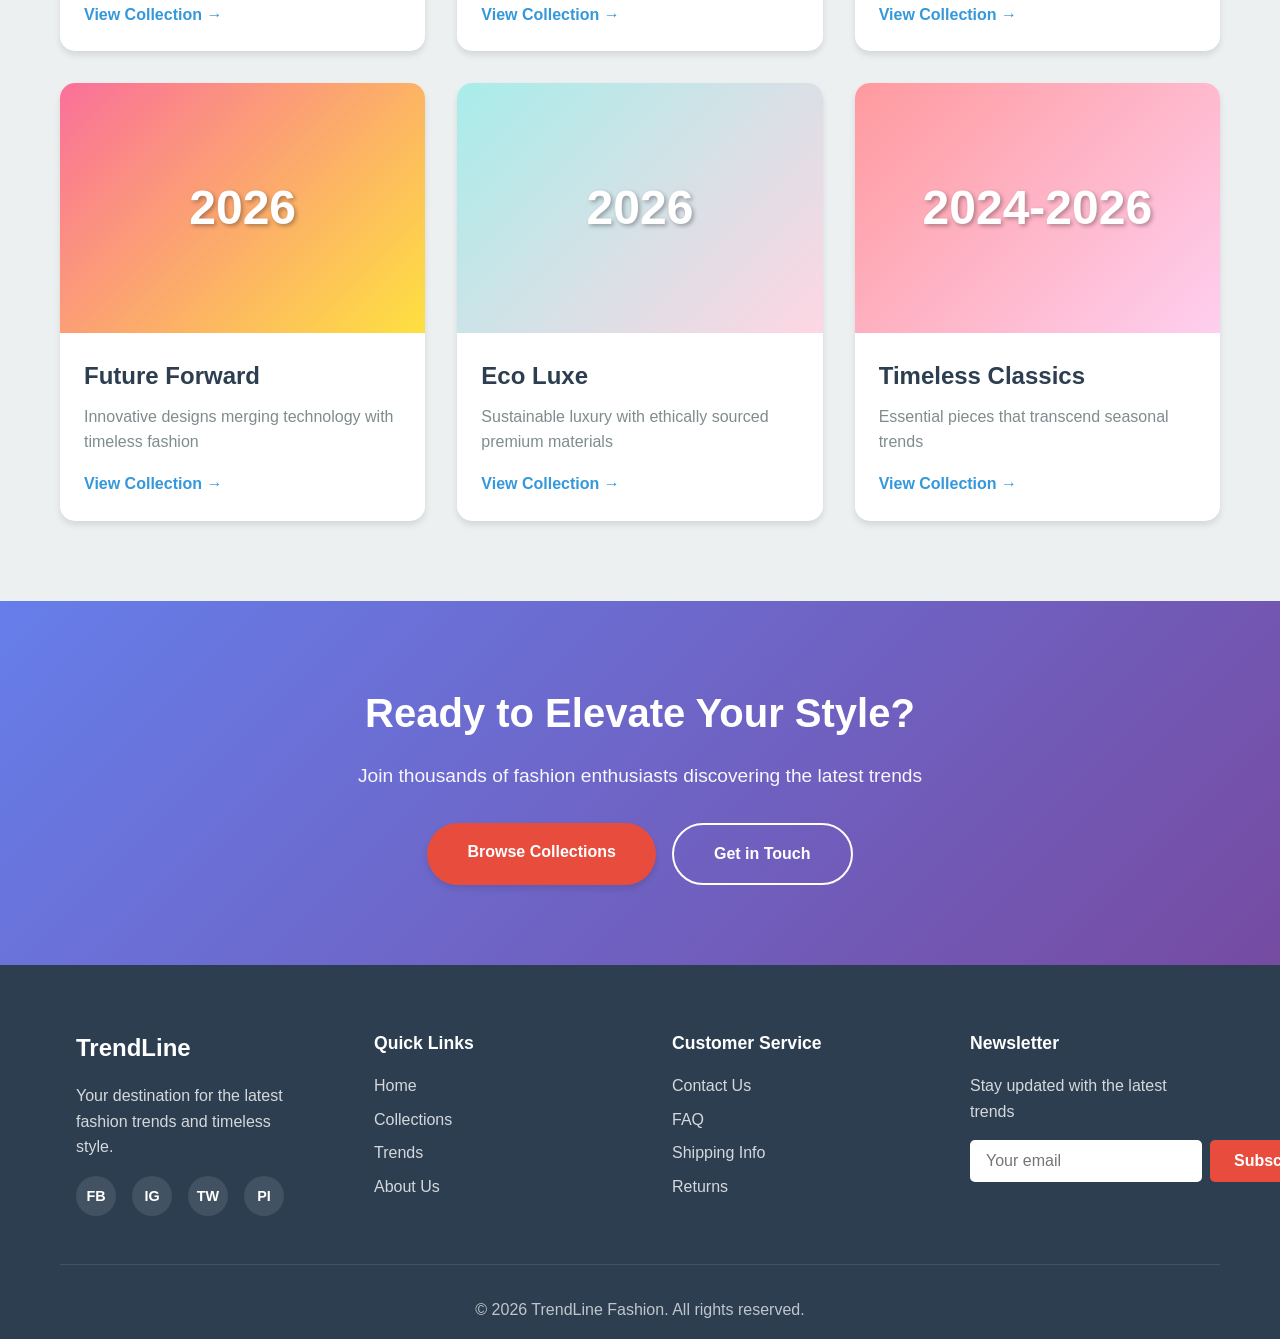
==== commit 011435d0: "Merge 46c27f3138956913d7fda3f8c17e08a23d9bcac5 into f9b03cd2474e589c66f8b904756adb6c179416b5" ====
--- a/index.html
+++ b/index.html
@@ -3,165 +3,193 @@
 <head>
     <meta charset="UTF-8">
     <meta name="viewport" content="width=device-width, initial-scale=1.0">
-    <meta name="description" content="TrendLine Fashion - Modern fashion showcase featuring Men's and Gen Z trends from 2024 to 2026">
-    <meta name="keywords" content="fashion, trends, men's fashion, Gen Z, 2024, 2025, 2026, clothing">
+    <meta name="description" content="TrendLine Fashion - Discover the latest fashion trends 2024-2026">
     <title>TrendLine Fashion - Home</title>
-    <link rel="stylesheet" href="css/styles.css">
+    <link rel="stylesheet" href="styles.css">
 </head>
 <body>
-    <!-- Navigation -->
-    <header>
+    <!-- Header with Navigation -->
+    <header class="header">
         <nav class="navbar">
-            <a href="index.html" class="logo">Trend<span>Line</span></a>
-            <ul class="nav-links">
-                <li><a href="index.html">Home</a></li>
-                <li><a href="about.html">About</a></li>
-                <li><a href="collections.html">Collections</a></li>
-                <li><a href="gallery.html">Gallery</a></li>
-                <li><a href="contact.html">Contact</a></li>
-            </ul>
-            <div class="menu-toggle">
-                <span></span>
-                <span></span>
-                <span></span>
+            <div class="container">
+                <div class="nav-brand">
+                    <h1 class="logo">TrendLine</h1>
+                </div>
+                <button class="nav-toggle" aria-label="Toggle navigation">
+                    <span></span>
+                    <span></span>
+                    <span></span>
+                </button>
+                <ul class="nav-menu">
+                    <li><a href="#home" class="nav-link active">Home</a></li>
+                    <li><a href="#collections" class="nav-link">Collections</a></li>
+                    <li><a href="#trends" class="nav-link">Trends</a></li>
+                    <li><a href="#about" class="nav-link">About</a></li>
+                    <li><a href="#contact" class="nav-link">Contact</a></li>
+                </ul>
             </div>
         </nav>
     </header>
 
     <!-- Hero Section -->
-    <section class="hero">
+    <section class="hero" id="home">
+        <div class="hero-overlay"></div>
         <div class="hero-content">
-            <h1>Welcome to TrendLine Fashion</h1>
-            <p>Discover the latest Men's and Gen Z fashion trends from 2024 to 2026</p>
-            <a href="collections.html" class="btn">Explore Collections</a>
-            <a href="about.html" class="btn btn-secondary">Learn More</a>
+            <h2 class="hero-title">Step Into the Future of Fashion</h2>
+            <p class="hero-subtitle">Discover the latest trends shaping 2024-2026</p>
+            <a href="#collections" class="btn btn-primary">Explore Collections</a>
         </div>
     </section>
 
-    <!-- Featured Collections -->
-    <section class="container">
-        <h2 class="section-title">Featured Collections</h2>
-        <p class="section-subtitle">Curated fashion trends that define the modern era</p>
-        
-        <div class="collections-grid">
-            <div class="collection-card">
-                <div class="collection-image">👔</div>
-                <div class="collection-content">
-                    <h3>Men's 2024 Essentials</h3>
-                    <p>Classic styles redefined for the modern gentleman. Featuring minimalist designs and premium fabrics.</p>
-                    <a href="collections.html" class="btn">View Collection</a>
+    <!-- Featured Collections Section -->
+    <section class="featured-collections" id="collections">
+        <div class="container">
+            <div class="section-header">
+                <h2 class="section-title">Featured Collections</h2>
+                <p class="section-description">Explore our curated selection of trending fashion for 2024-2026</p>
+            </div>
+            
+            <div class="collections-grid">
+                <!-- Collection 1 -->
+                <div class="collection-card">
+                    <div class="collection-image" style="background: linear-gradient(135deg, #667eea 0%, #764ba2 100%);">
+                        <div class="collection-year">2024</div>
+                    </div>
+                    <div class="collection-content">
+                        <h3 class="collection-title">Spring Elegance</h3>
+                        <p class="collection-description">Soft pastels and flowing silhouettes define this season's must-have looks</p>
+                        <a href="#" class="collection-link">View Collection →</a>
+                    </div>
                 </div>
-            </div>
 
-            <div class="collection-card">
-                <div class="collection-image" style="background: linear-gradient(135deg, #f093fb 0%, #f5576c 100%);">🧥</div>
-                <div class="collection-content">
-                    <h3>Gen Z Street Style</h3>
-                    <p>Bold, expressive, and unapologetically unique. The street style that's taking over 2024-2025.</p>
-                    <a href="collections.html" class="btn">View Collection</a>
+                <!-- Collection 2 -->
+                <div class="collection-card">
+                    <div class="collection-image" style="background: linear-gradient(135deg, #f093fb 0%, #f5576c 100%);">
+                        <div class="collection-year">2025</div>
+                    </div>
+                    <div class="collection-content">
+                        <h3 class="collection-title">Urban Chic</h3>
+                        <p class="collection-description">Bold patterns and sustainable fabrics for the modern metropolitan</p>
+                        <a href="#" class="collection-link">View Collection →</a>
+                    </div>
                 </div>
-            </div>
 
-            <div class="collection-card">
-                <div class="collection-image" style="background: linear-gradient(135deg, #fa709a 0%, #fee140 100%);">👟</div>
-                <div class="collection-content">
-                    <h3>2026 Forward</h3>
-                    <p>Innovative designs that push boundaries. A glimpse into the future of fashion.</p>
-                    <a href="collections.html" class="btn">View Collection</a>
+                <!-- Collection 3 -->
+                <div class="collection-card">
+                    <div class="collection-image" style="background: linear-gradient(135deg, #4facfe 0%, #00f2fe 100%);">
+                        <div class="collection-year">2025</div>
+                    </div>
+                    <div class="collection-content">
+                        <h3 class="collection-title">Summer Vibes</h3>
+                        <p class="collection-description">Light, breathable materials with vibrant summer colors</p>
+                        <a href="#" class="collection-link">View Collection →</a>
+                    </div>
+                </div>
+
+                <!-- Collection 4 -->
+                <div class="collection-card">
+                    <div class="collection-image" style="background: linear-gradient(135deg, #fa709a 0%, #fee140 100%);">
+                        <div class="collection-year">2026</div>
+                    </div>
+                    <div class="collection-content">
+                        <h3 class="collection-title">Future Forward</h3>
+                        <p class="collection-description">Innovative designs merging technology with timeless fashion</p>
+                        <a href="#" class="collection-link">View Collection →</a>
+                    </div>
+                </div>
+
+                <!-- Collection 5 -->
+                <div class="collection-card">
+                    <div class="collection-image" style="background: linear-gradient(135deg, #a8edea 0%, #fed6e3 100%);">
+                        <div class="collection-year">2026</div>
+                    </div>
+                    <div class="collection-content">
+                        <h3 class="collection-title">Eco Luxe</h3>
+                        <p class="collection-description">Sustainable luxury with ethically sourced premium materials</p>
+                        <a href="#" class="collection-link">View Collection →</a>
+                    </div>
+                </div>
+
+                <!-- Collection 6 -->
+                <div class="collection-card">
+                    <div class="collection-image" style="background: linear-gradient(135deg, #ff9a9e 0%, #fecfef 100%);">
+                        <div class="collection-year">2024-2026</div>
+                    </div>
+                    <div class="collection-content">
+                        <h3 class="collection-title">Timeless Classics</h3>
+                        <p class="collection-description">Essential pieces that transcend seasonal trends</p>
+                        <a href="#" class="collection-link">View Collection →</a>
+                    </div>
                 </div>
             </div>
         </div>
     </section>
 
-    <!-- Why Choose Us -->
-    <section class="container">
-        <h2 class="section-title">Why Choose TrendLine</h2>
-        <p class="section-subtitle">Your destination for cutting-edge fashion</p>
-        
-        <div class="features">
-            <div class="feature-box">
-                <div class="feature-icon">🎨</div>
-                <h3>Curated Selection</h3>
-                <p>Hand-picked collections that represent the best of contemporary fashion trends.</p>
-            </div>
-
-            <div class="feature-box">
-                <div class="feature-icon">⚡</div>
-                <h3>Trend Focused</h3>
-                <p>Stay ahead with our forward-thinking approach to men's and Gen Z fashion.</p>
-            </div>
-
-            <div class="feature-box">
-                <div class="feature-icon">💎</div>
-                <h3>Quality First</h3>
-                <p>We showcase only the finest quality pieces that stand the test of time.</p>
-            </div>
-
-            <div class="feature-box">
-                <div class="feature-icon">🌍</div>
-                <h3>Global Inspiration</h3>
-                <p>Drawing inspiration from fashion capitals around the world.</p>
+    <!-- Call to Action Section -->
+    <section class="cta-section">
+        <div class="container">
+            <div class="cta-content">
+                <h2 class="cta-title">Ready to Elevate Your Style?</h2>
+                <p class="cta-description">Join thousands of fashion enthusiasts discovering the latest trends</p>
+                <div class="cta-buttons">
+                    <a href="#collections" class="btn btn-primary">Browse Collections</a>
+                    <a href="#contact" class="btn btn-secondary">Get in Touch</a>
+                </div>
             </div>
         </div>
     </section>
 
-    <!-- Call to Action -->
-    <section class="container" style="text-align: center; padding: 4rem 2rem; background: linear-gradient(135deg, #667eea 0%, #764ba2 100%); border-radius: 10px; color: white; margin-bottom: 2rem;">
-        <h2 style="font-size: 2.5rem; margin-bottom: 1rem;">Ready to Elevate Your Style?</h2>
-        <p style="font-size: 1.2rem; margin-bottom: 2rem;">Explore our collections and discover your next fashion statement</p>
-        <a href="collections.html" class="btn" style="background: white; color: #667eea;">Browse Collections</a>
-    </section>
+    <!-- Footer -->
+    <footer class="footer">
+        <div class="container">
+            <div class="footer-grid">
+                <div class="footer-column">
+                    <h3 class="footer-title">TrendLine</h3>
+                    <p class="footer-description">Your destination for the latest fashion trends and timeless style.</p>
+                    <div class="social-links">
+                        <a href="#" class="social-link" aria-label="Facebook">FB</a>
+                        <a href="#" class="social-link" aria-label="Instagram">IG</a>
+                        <a href="#" class="social-link" aria-label="Twitter">TW</a>
+                        <a href="#" class="social-link" aria-label="Pinterest">PI</a>
+                    </div>
+                </div>
 
-    <!-- Footer -->
-    <footer>
-        <div class="footer-content">
-            <div class="footer-section">
-                <h3>About TrendLine</h3>
-                <p>Your premier destination for modern fashion trends, showcasing the best of Men's and Gen Z styles from 2024 to 2026.</p>
-                <div class="social-links">
-                    <a href="#" aria-label="Facebook">📘</a>
-                    <a href="#" aria-label="Instagram">📷</a>
-                    <a href="#" aria-label="Twitter">🐦</a>
-                    <a href="#" aria-label="Pinterest">📌</a>
+                <div class="footer-column">
+                    <h4 class="footer-heading">Quick Links</h4>
+                    <ul class="footer-links">
+                        <li><a href="#home">Home</a></li>
+                        <li><a href="#collections">Collections</a></li>
+                        <li><a href="#trends">Trends</a></li>
+                        <li><a href="#about">About Us</a></li>
+                    </ul>
+                </div>
+
+                <div class="footer-column">
+                    <h4 class="footer-heading">Customer Service</h4>
+                    <ul class="footer-links">
+                        <li><a href="#contact">Contact Us</a></li>
+                        <li><a href="#faq">FAQ</a></li>
+                        <li><a href="#shipping">Shipping Info</a></li>
+                        <li><a href="#returns">Returns</a></li>
+                    </ul>
+                </div>
+
+                <div class="footer-column">
+                    <h4 class="footer-heading">Newsletter</h4>
+                    <p class="footer-newsletter-text">Stay updated with the latest trends</p>
+                    <form class="newsletter-form">
+                        <input type="email" placeholder="Your email" class="newsletter-input" required>
+                        <button type="submit" class="btn btn-newsletter">Subscribe</button>
+                    </form>
                 </div>
             </div>
 
-            <div class="footer-section">
-                <h3>Quick Links</h3>
-                <ul>
-                    <li><a href="index.html">Home</a></li>
-                    <li><a href="about.html">About Us</a></li>
-                    <li><a href="collections.html">Collections</a></li>
-                    <li><a href="gallery.html">Gallery</a></li>
-                    <li><a href="contact.html">Contact</a></li>
-                </ul>
+            <div class="footer-bottom">
+                <p>&copy; 2024 TrendLine Fashion. All rights reserved.</p>
             </div>
-
-            <div class="footer-section">
-                <h3>Collections</h3>
-                <ul>
-                    <li><a href="collections.html">Men's 2024</a></li>
-                    <li><a href="collections.html">Gen Z Street</a></li>
-                    <li><a href="collections.html">2025 Trends</a></li>
-                    <li><a href="collections.html">2026 Forward</a></li>
-                </ul>
-            </div>
-
-            <div class="footer-section">
-                <h3>Contact</h3>
-                <ul>
-                    <li>📧 info@trendline.com</li>
-                    <li>📱 +1 (555) 123-4567</li>
-                    <li>📍 Fashion District, NYC</li>
-                </ul>
-            </div>
-        </div>
-
-        <div class="footer-bottom">
-            <p>&copy; <span id="current-year">2024</span> TrendLine Fashion. All rights reserved.</p>
         </div>
     </footer>
 
-    <script src="js/script.js"></script>
+    <script src="script.js"></script>
 </body>
 </html>
--- a/styles.css
+++ b/styles.css
@@ -0,0 +1,580 @@
+/* Reset and Base Styles */
+* {
+    margin: 0;
+    padding: 0;
+    box-sizing: border-box;
+}
+
+:root {
+    --primary-color: #2c3e50;
+    --secondary-color: #e74c3c;
+    --accent-color: #3498db;
+    --text-dark: #2c3e50;
+    --text-light: #7f8c8d;
+    --bg-light: #ecf0f1;
+    --white: #ffffff;
+    --gradient-1: linear-gradient(135deg, #667eea 0%, #764ba2 100%);
+    --gradient-2: linear-gradient(135deg, #f093fb 0%, #f5576c 100%);
+    --shadow-sm: 0 2px 4px rgba(0, 0, 0, 0.1);
+    --shadow-md: 0 4px 6px rgba(0, 0, 0, 0.1);
+    --shadow-lg: 0 10px 25px rgba(0, 0, 0, 0.15);
+    --transition: all 0.3s ease;
+}
+
+body {
+    font-family: 'Segoe UI', Tahoma, Geneva, Verdana, sans-serif;
+    line-height: 1.6;
+    color: var(--text-dark);
+    overflow-x: hidden;
+    opacity: 0;
+    transition: opacity 0.5s ease;
+}
+
+body.loaded {
+    opacity: 1;
+}
+
+.container {
+    max-width: 1200px;
+    margin: 0 auto;
+    padding: 0 20px;
+}
+
+/* Header and Navigation */
+.header {
+    background: var(--white);
+    box-shadow: var(--shadow-sm);
+    position: sticky;
+    top: 0;
+    z-index: 1000;
+    transition: var(--transition);
+}
+
+.navbar {
+    padding: 1rem 0;
+}
+
+.navbar .container {
+    display: flex;
+    justify-content: space-between;
+    align-items: center;
+}
+
+.nav-brand .logo {
+    font-size: 1.8rem;
+    font-weight: 700;
+    color: var(--primary-color);
+    letter-spacing: -1px;
+}
+
+.nav-menu {
+    display: flex;
+    list-style: none;
+    gap: 2rem;
+    align-items: center;
+}
+
+.nav-link {
+    text-decoration: none;
+    color: var(--text-dark);
+    font-weight: 500;
+    transition: var(--transition);
+    position: relative;
+}
+
+.nav-link::after {
+    content: '';
+    position: absolute;
+    bottom: -5px;
+    left: 0;
+    width: 0;
+    height: 2px;
+    background: var(--secondary-color);
+    transition: var(--transition);
+}
+
+.nav-link:hover::after,
+.nav-link.active::after {
+    width: 100%;
+}
+
+.nav-link:hover,
+.nav-link.active {
+    color: var(--secondary-color);
+}
+
+.nav-toggle {
+    display: none;
+    flex-direction: column;
+    background: none;
+    border: none;
+    cursor: pointer;
+    padding: 0.5rem;
+}
+
+.nav-toggle span {
+    width: 25px;
+    height: 3px;
+    background: var(--primary-color);
+    margin: 3px 0;
+    transition: var(--transition);
+    border-radius: 3px;
+}
+
+/* Hero Section */
+.hero {
+    position: relative;
+    height: 100vh;
+    min-height: 600px;
+    display: flex;
+    align-items: center;
+    justify-content: center;
+    background: linear-gradient(135deg, #667eea 0%, #764ba2 50%, #f093fb 100%);
+    background-size: 200% 200%;
+    animation: gradientShift 15s ease infinite;
+    overflow: hidden;
+}
+
+@keyframes gradientShift {
+    0% { background-position: 0% 50%; }
+    50% { background-position: 100% 50%; }
+    100% { background-position: 0% 50%; }
+}
+
+.hero-overlay {
+    position: absolute;
+    top: 0;
+    left: 0;
+    width: 100%;
+    height: 100%;
+    background: rgba(0, 0, 0, 0.3);
+}
+
+.hero-content {
+    position: relative;
+    z-index: 1;
+    text-align: center;
+    color: var(--white);
+    max-width: 800px;
+    padding: 2rem;
+    animation: fadeInUp 1s ease;
+}
+
+@keyframes fadeInUp {
+    from {
+        opacity: 0;
+        transform: translateY(30px);
+    }
+    to {
+        opacity: 1;
+        transform: translateY(0);
+    }
+}
+
+.hero-title {
+    font-size: 3.5rem;
+    font-weight: 700;
+    margin-bottom: 1rem;
+    line-height: 1.2;
+    text-shadow: 2px 2px 4px rgba(0, 0, 0, 0.3);
+}
+
+.hero-subtitle {
+    font-size: 1.5rem;
+    margin-bottom: 2rem;
+    opacity: 0.95;
+}
+
+/* Buttons */
+.btn {
+    display: inline-block;
+    padding: 1rem 2.5rem;
+    text-decoration: none;
+    border-radius: 50px;
+    font-weight: 600;
+    transition: var(--transition);
+    border: none;
+    cursor: pointer;
+    font-size: 1rem;
+}
+
+.btn-primary {
+    background: var(--secondary-color);
+    color: var(--white);
+    box-shadow: var(--shadow-md);
+}
+
+.btn-primary:hover {
+    background: #c0392b;
+    transform: translateY(-2px);
+    box-shadow: var(--shadow-lg);
+}
+
+.btn-secondary {
+    background: transparent;
+    color: var(--white);
+    border: 2px solid var(--white);
+}
+
+.btn-secondary:hover {
+    background: var(--white);
+    color: var(--primary-color);
+    transform: translateY(-2px);
+}
+
+.btn-newsletter {
+    background: var(--secondary-color);
+    color: var(--white);
+    padding: 0.75rem 1.5rem;
+    border-radius: 5px;
+}
+
+.btn-newsletter:hover {
+    background: #c0392b;
+}
+
+/* Featured Collections Section */
+.featured-collections {
+    padding: 5rem 0;
+    background: var(--bg-light);
+}
+
+.section-header {
+    text-align: center;
+    margin-bottom: 3rem;
+}
+
+.section-title {
+    font-size: 2.5rem;
+    color: var(--primary-color);
+    margin-bottom: 1rem;
+}
+
+.section-description {
+    font-size: 1.1rem;
+    color: var(--text-light);
+    max-width: 600px;
+    margin: 0 auto;
+}
+
+.collections-grid {
+    display: grid;
+    grid-template-columns: repeat(auto-fit, minmax(300px, 1fr));
+    gap: 2rem;
+    margin-top: 2rem;
+}
+
+.collection-card {
+    background: var(--white);
+    border-radius: 15px;
+    overflow: hidden;
+    box-shadow: var(--shadow-md);
+    transition: var(--transition);
+    cursor: pointer;
+}
+
+.collection-card:hover {
+    transform: translateY(-10px);
+    box-shadow: var(--shadow-lg);
+}
+
+.collection-image {
+    height: 250px;
+    display: flex;
+    align-items: center;
+    justify-content: center;
+    position: relative;
+}
+
+.collection-year {
+    font-size: 3rem;
+    font-weight: 700;
+    color: var(--white);
+    text-shadow: 2px 2px 4px rgba(0, 0, 0, 0.3);
+}
+
+.collection-content {
+    padding: 1.5rem;
+}
+
+.collection-title {
+    font-size: 1.5rem;
+    color: var(--primary-color);
+    margin-bottom: 0.5rem;
+}
+
+.collection-description {
+    color: var(--text-light);
+    margin-bottom: 1rem;
+    line-height: 1.6;
+}
+
+.collection-link {
+    color: var(--accent-color);
+    text-decoration: none;
+    font-weight: 600;
+    transition: var(--transition);
+}
+
+.collection-link:hover {
+    color: var(--secondary-color);
+    margin-left: 5px;
+}
+
+/* Call to Action Section */
+.cta-section {
+    background: var(--gradient-1);
+    padding: 5rem 0;
+    text-align: center;
+}
+
+.cta-content {
+    max-width: 700px;
+    margin: 0 auto;
+}
+
+.cta-title {
+    font-size: 2.5rem;
+    color: var(--white);
+    margin-bottom: 1rem;
+}
+
+.cta-description {
+    font-size: 1.2rem;
+    color: var(--white);
+    opacity: 0.95;
+    margin-bottom: 2rem;
+}
+
+.cta-buttons {
+    display: flex;
+    gap: 1rem;
+    justify-content: center;
+    flex-wrap: wrap;
+}
+
+/* Footer */
+.footer {
+    background: var(--primary-color);
+    color: var(--white);
+    padding: 3rem 0 1rem;
+}
+
+.footer-grid {
+    display: grid;
+    grid-template-columns: repeat(auto-fit, minmax(250px, 1fr));
+    gap: 2rem;
+    margin-bottom: 2rem;
+}
+
+.footer-column {
+    padding: 1rem;
+}
+
+.footer-title {
+    font-size: 1.5rem;
+    margin-bottom: 1rem;
+}
+
+.footer-description {
+    color: rgba(255, 255, 255, 0.8);
+    margin-bottom: 1rem;
+    line-height: 1.6;
+}
+
+.footer-heading {
+    font-size: 1.1rem;
+    margin-bottom: 1rem;
+    color: var(--white);
+}
+
+.footer-links {
+    list-style: none;
+}
+
+.footer-links li {
+    margin-bottom: 0.5rem;
+}
+
+.footer-links a {
+    color: rgba(255, 255, 255, 0.8);
+    text-decoration: none;
+    transition: var(--transition);
+}
+
+.footer-links a:hover {
+    color: var(--white);
+    padding-left: 5px;
+}
+
+.social-links {
+    display: flex;
+    gap: 1rem;
+    margin-top: 1rem;
+}
+
+.social-link {
+    width: 40px;
+    height: 40px;
+    display: flex;
+    align-items: center;
+    justify-content: center;
+    background: rgba(255, 255, 255, 0.1);
+    border-radius: 50%;
+    text-decoration: none;
+    color: var(--white);
+    transition: var(--transition);
+    font-size: 0.9rem;
+    font-weight: 600;
+}
+
+.social-link:hover {
+    background: var(--secondary-color);
+    transform: translateY(-3px);
+}
+
+.footer-newsletter-text {
+    color: rgba(255, 255, 255, 0.8);
+    margin-bottom: 1rem;
+}
+
+.newsletter-form {
+    display: flex;
+    gap: 0.5rem;
+}
+
+.newsletter-input {
+    flex: 1;
+    padding: 0.75rem 1rem;
+    border: none;
+    border-radius: 5px;
+    font-size: 1rem;
+}
+
+.footer-bottom {
+    text-align: center;
+    padding-top: 2rem;
+    border-top: 1px solid rgba(255, 255, 255, 0.1);
+    color: rgba(255, 255, 255, 0.7);
+}
+
+/* Responsive Design */
+@media (max-width: 768px) {
+    .nav-menu {
+        position: fixed;
+        left: -100%;
+        top: 70px;
+        flex-direction: column;
+        background: var(--white);
+        width: 100%;
+        text-align: center;
+        transition: var(--transition);
+        box-shadow: var(--shadow-lg);
+        padding: 2rem 0;
+        gap: 1rem;
+    }
+
+    .nav-menu.active {
+        left: 0;
+    }
+
+    .nav-toggle {
+        display: flex;
+    }
+
+    .nav-toggle.active span:nth-child(1) {
+        transform: rotate(-45deg) translate(-5px, 6px);
+    }
+
+    .nav-toggle.active span:nth-child(2) {
+        opacity: 0;
+    }
+
+    .nav-toggle.active span:nth-child(3) {
+        transform: rotate(45deg) translate(-5px, -6px);
+    }
+
+    .hero-title {
+        font-size: 2.5rem;
+    }
+
+    .hero-subtitle {
+        font-size: 1.2rem;
+    }
+
+    .section-title {
+        font-size: 2rem;
+    }
+
+    .collections-grid {
+        grid-template-columns: 1fr;
+    }
+
+    .cta-title {
+        font-size: 2rem;
+    }
+
+    .cta-buttons {
+        flex-direction: column;
+        align-items: center;
+    }
+
+    .btn {
+        width: 100%;
+        max-width: 300px;
+    }
+
+    .footer-grid {
+        grid-template-columns: 1fr;
+    }
+
+    .newsletter-form {
+        flex-direction: column;
+    }
+}
+
+@media (max-width: 480px) {
+    .hero-title {
+        font-size: 2rem;
+    }
+
+    .hero-subtitle {
+        font-size: 1rem;
+    }
+
+    .section-title {
+        font-size: 1.75rem;
+    }
+
+    .nav-brand .logo {
+        font-size: 1.5rem;
+    }
+}
+
+/* Smooth Scrolling */
+html {
+    scroll-behavior: smooth;
+}
+
+/* Animations for cards */
+@keyframes slideInUp {
+    from {
+        opacity: 0;
+        transform: translateY(30px);
+    }
+    to {
+        opacity: 1;
+        transform: translateY(0);
+    }
+}
+
+.collection-card.visible {
+    animation: slideInUp 0.6s ease forwards;
+}
+
+.collection-card.visible:nth-child(1) { animation-delay: 0.1s; }
+.collection-card.visible:nth-child(2) { animation-delay: 0.2s; }
+.collection-card.visible:nth-child(3) { animation-delay: 0.3s; }
+.collection-card.visible:nth-child(4) { animation-delay: 0.4s; }
+.collection-card.visible:nth-child(5) { animation-delay: 0.5s; }
+.collection-card.visible:nth-child(6) { animation-delay: 0.6s; }
